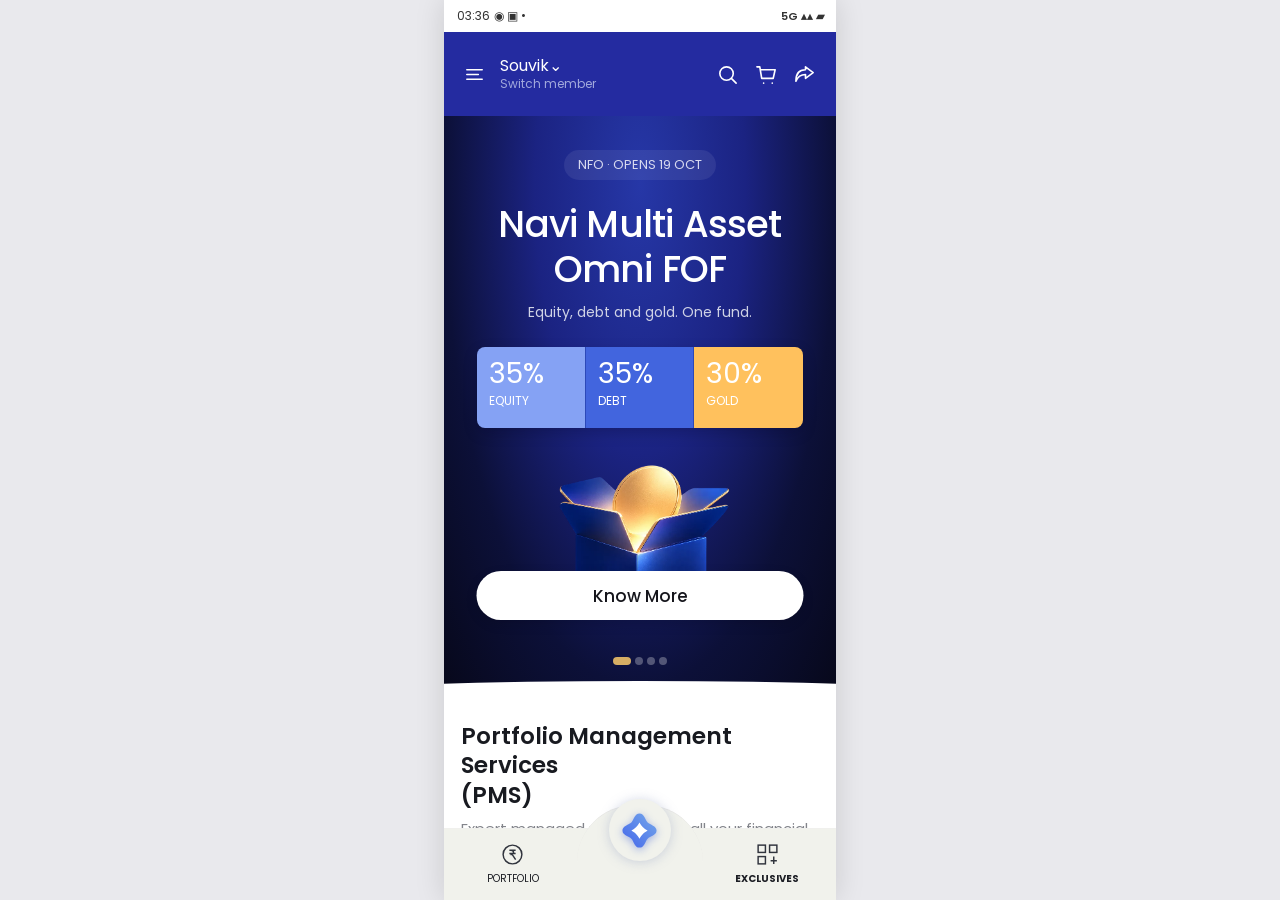
==== app.html @ 3f3e32d7 "Add Ionic UI prototype and captured app replica" ====
<!doctype html>
<html lang="en">
<head>
  <meta charset="utf-8">
  <meta name="viewport" content="width=device-width, initial-scale=1, viewport-fit=cover">
  <meta name="theme-color" content="#202b9b">
  <title>Ionic Wealth · full app replica</title>
  <link rel="stylesheet" href="styles.css">
  <link rel="stylesheet" href="mobile.css?v=4">
  <link rel="stylesheet" href="refinements.css?v=3">
  <link rel="stylesheet" href="replica-extension.css?v=1">
  <link rel="stylesheet" href="visual-fidelity.css?v=5">
  <link rel="stylesheet" href="app-bridge.css?v=1">
</head>
<body>
  <div id="app" class="app-shell"></div>
  <script src="app.js?v=10"></script>
  <script src="replica-extension.js?v=3"></script>
  <script src="app-bridge.js?v=1"></script>
</body>
</html>
---- styles.css ----
@import url('https://fonts.googleapis.com/css2?family=Inter:wght@400;500;600;700;800&family=Playfair+Display:ital,wght@1,600&display=swap');
.hero-dots{display:none!important}
.detail-block p,.detail-block .body{font-size:13px}
.data-row{font-size:13px}
:root{--blue:#232e9d;--blue2:#313cba;--ink:#181a20;--muted:#777b85;--line:#ececf0;--cream:#fbfaf7;--green:#159c75;--navy:#052851;--gold:#ffbf56}
*{box-sizing:border-box}html,body{margin:0;min-height:100%;background:#e9e9ed;color:var(--ink);font-family:Inter,Arial,sans-serif;font-size:13px}button{font:inherit;cursor:pointer}button:disabled{cursor:default} .app-shell{position:relative;width:min(100%,392px);height:100dvh;min-height:560px;margin:auto;background:#fff;overflow:hidden;box-shadow:0 0 28px #0002}.status{height:34px;display:flex;justify-content:space-between;align-items:flex-start;padding:7px 11px 0;background:#fff;color:#27272b;font-size:12px;position:relative;z-index:30}.record{background:#c91624;color:#fff;border-radius:10px;padding:0 6px;margin-left:4px;font-size:10px}.status-right{font-size:11px;color:#5d6065}.top{height:65px;display:flex;align-items:center;padding:0 17px;gap:14px;position:relative;z-index:25}.top.blue{background:var(--blue);color:white}.top.white{background:white;color:#17191d;border-bottom:1px solid #f2f2f4}.top .title{font-size:15px;line-height:1.35;flex:1;white-space:nowrap;overflow:hidden;text-overflow:ellipsis}.top .title.wrap{white-space:normal;font-size:16px}.icon{border:0;background:transparent;color:inherit;width:27px;height:30px;padding:2px;display:grid;place-items:center}.icon svg{width:23px;height:23px;stroke:currentColor;fill:none;stroke-width:1.7;stroke-linecap:round;stroke-linejoin:round}.icon.menu svg{width:19px}.scroll{position:absolute;top:99px;bottom:0;left:0;right:0;overflow-y:auto;overscroll-behavior:contain;scrollbar-width:none;background:#fff}.scroll::-webkit-scrollbar,.hscroll::-webkit-scrollbar{display:none}.scroll.home{bottom:65px}.scroll.detail{bottom:75px;background:#fbfaf7}.bottom-nav{position:absolute;bottom:0;left:0;right:0;height:65px;background:linear-gradient(#ffffffed,#fbfaf8);display:flex;align-items:center;justify-content:space-around;z-index:20;border-top:1px solid #ececec}.nav-item{border:0;background:none;color:#1c1e24;display:flex;align-items:center;flex-direction:column;gap:2px;min-width:82px;font-size:9px}.nav-item svg{width:22px;height:22px;stroke:#30343d;fill:none;stroke-width:1.4}.nav-item.active{font-weight:700}.nav-star{align-self:flex-start;margin-top:-24px;background:#fff;width:56px;height:56px;border:0;border-radius:50%;display:grid;place-items:center;box-shadow:0 2px 12px #a0a3b963}.star-core{width:29px;height:29px;background:#5e83e4;border-radius:9px;transform:rotate(45deg);display:grid;place-items:center;color:#fff;font-size:24px;box-shadow:0 2px 8px #5863cf66}.star-core span{transform:rotate(-45deg)}.pill{display:inline-flex;align-items:center;justify-content:center;border-radius:22px;padding:7px 13px;border:1px solid #e9e9eb;background:#fff;white-space:nowrap}.pill.selected{background:#000;color:#fff;border-color:#000}.pill.blue-selected{background:var(--blue);color:#fff;border-color:var(--blue)}.btn{border:0;background:#000;color:#fff;border-radius:26px;height:35px;padding:0 20px;font-weight:600;white-space:nowrap}.btn.ghost{background:#fff;color:#222;border:1px solid #ececf0}.btn.navy{background:var(--navy)}.btn.gold{background:var(--gold);color:#251a09}.btn.full{width:100%}.muted{color:var(--muted)}.small{font-size:11px}.tiny{font-size:9px}.green{color:var(--green)}.red{color:#b94c63}.blue-text{color:var(--blue)}.bold{font-weight:700}.section{padding:20px 17px}.section h2{font-size:19px;line-height:1.25;margin:0 0 8px;font-weight:600}.section h3{font-size:15px;margin:0 0 8px;font-weight:600}.section .sub{color:#83858b;font-size:11px;line-height:1.4}.section-head{display:flex;justify-content:space-between;align-items:flex-start;gap:8px;margin-bottom:14px}.text-link{color:#404b9e;background:none;border:0;padding:0;font-size:11px}.card{background:white;border-radius:11px;padding:14px;box-shadow:0 1px 9px #18245f0b}.flat-card{background:white;border:1px solid #f1f1f1;border-radius:9px;padding:13px}.hscroll{display:flex;gap:10px;overflow-x:auto;scroll-snap-type:x proximity;scrollbar-width:none;padding:3px 17px 12px;margin:0 -17px}.hscroll>*{flex:0 0 auto;scroll-snap-align:start}.home-tabs{display:flex;gap:0;background:var(--blue);padding:0 11px 10px}.home-tabs button{width:50%;border:1px solid #515ac5;background:transparent;color:#fff;border-radius:19px;height:27px;font-size:12px}.home-tabs button.active{background:#fff;color:#111;border-color:#fff}.portfolio-subtabs{display:flex;gap:14px;background:var(--blue);padding:0 11px 8px;color:white}.portfolio-subtabs button{border:0;background:none;color:#fff;font-size:12px;padding:3px 0}.portfolio-subtabs button.inactive{opacity:.45}.hero-wrap{height:570px;position:relative;overflow:hidden;background:#070b27}.hero-img{width:100%;height:570px;object-fit:cover;display:block}.hero-tap{position:absolute;bottom:45px;left:22px;right:22px;height:65px;background:transparent;border:0}.hero-dots{position:absolute;bottom:16px;left:0;right:0;display:flex;gap:4px;justify-content:center;pointer-events:none}.hero-dots i{display:block;width:8px;height:8px;background:#ffffff4a;border-radius:8px}.hero-dots i.active{background:var(--gold);width:18px}.home-section{background:#fff}.home-section.alt{background:#f9f9f7}.product-card{width:253px;min-height:285px;background:#fff;border:1px solid #eee;border-radius:10px;padding:13px;box-shadow:0 2px 10px #0000000a;position:relative}.product-card .brand{font-size:10px;color:#777}.product-card h3{font-size:15px;line-height:1.2;margin:5px 0 9px}.product-card p{color:#737780;font-size:11px;line-height:1.43;margin:0 0 11px}.product-card ul{padding-left:13px;color:#71747a;font-size:10px;line-height:1.4;margin:0}.product-card .metric-strip{display:flex;gap:5px;justify-content:space-between;border-top:1px solid #f3f3f3;margin-top:12px;padding-top:9px;font-size:10px}.metric-strip span{display:block;color:#96999e;font-size:9px}.product-card .bottom-line{display:flex;align-items:end;justify-content:space-between;margin-top:12px}.product-card .tag{background:#eff0ff;color:#4e4eb6;padding:3px 8px;border-radius:3px;font-size:9px}.product-card .new{position:absolute;right:9px;top:9px;background:#d887b5;color:#fff;padding:3px 11px;font-size:9px}.section-note{font-size:10px;color:#9b8c6f;margin:12px 0}.global-panel{background:#042750;color:#fff;padding:17px 0 10px}.global-panel .section-head{padding:0 14px;margin-bottom:16px}.global-panel h2{font-size:19px}.global-tabs{display:flex;gap:6px;overflow-x:auto;padding:0 14px 12px;scrollbar-width:none}.global-tabs button{background:#0d3159;border:1px solid #375275;color:white;border-radius:22px;padding:6px 12px;white-space:nowrap;font-size:10px}.global-tabs button.active{background:white;color:#111;border-color:white}.global-card{width:230px;height:210px;background:white;color:#202127;border-radius:10px;padding:13px;position:relative}.global-card h3{font-size:13px;margin:0 0 7px}.global-card p{font-size:10px;color:#8b8d90;line-height:1.4}.global-card .btn{position:absolute;bottom:12px;right:12px;border-radius:2px;background:#072d54;font-size:10px;height:28px}.global-card .return{background:#e1f7ed;padding:6px;color:#21a579}.global-disclaimer{font-size:8px;color:#9baabc;text-align:center;margin:8px 0 0}.simple-list{background:white;border-radius:9px;padding:8px 14px}.list-row{display:flex;align-items:center;gap:10px;border-bottom:1px solid #f0f0f1;padding:12px 0;min-height:52px}.list-row:last-child{border:0}.list-row .grow{flex:1;min-width:0}.list-row .name{font-size:11px;font-weight:600;line-height:1.35}.list-row .meta{font-size:9px;color:#aaa;line-height:1.3}.list-row .value{font-size:10px;text-align:right;white-space:nowrap}.logo-dot{width:28px;height:28px;border-radius:50%;border:1px solid #eee;display:grid;place-items:center;font-weight:700;color:#4b56b2;font-size:15px;flex:none;background:#fafbff}.tiny-badge{font-size:8px;background:#eef0ff;color:#515bbc;border-radius:3px;padding:2px 3px}.feature-icons{display:flex;justify-content:space-around;margin:15px 0}.feature-icon{border:0;background:#fff;border-radius:28px;width:57px;height:64px;display:flex;flex-direction:column;justify-content:center;align-items:center;font-size:21px;color:#27328d}.feature-icon span{font-size:11px;color:#777}.feature-icon.selected{border:1px solid #b4b9e1;background:#f5f6ff}.footer-quote{padding:39px 18px 55px;color:#5a5b64;font-size:20px;line-height:1.3}.footer-quote em{font-family:'Playfair Display',serif}.footer-quote .small{display:block;margin-top:10px}.portfolio-intro{height:480px;display:flex;flex-direction:column;justify-content:end;padding:28px 34px;text-align:center;background:#fff}.portfolio-intro .mock{height:155px;background:linear-gradient(145deg,#f3f4f9,#fff);border:1px solid #eee;border-radius:13px;margin-bottom:22px;box-shadow:0 5px 16px #20308c19;padding:15px;text-align:left}.portfolio-intro h2{font-size:17px;font-weight:500;line-height:1.4}.portfolio-intro .btn{margin-top:12px}.expert-card{background:#f8f8f6;border-radius:8px;margin:8px 13px;padding:15px;height:170px;position:relative;overflow:hidden}.expert-card h3{font-size:13px}.expert-card p{font-size:11px;color:#8a8a8a;width:83%}.expert-avatar{position:absolute;right:9px;bottom:0;width:72px;height:90px;border-radius:45px 45px 0 0;background:radial-gradient(circle at 50% 34%,#ccad93 0 15%,transparent 16%),linear-gradient(140deg,#deb874 0 40%,#283451 40%);opacity:.75}.detail-intro{background:#fff;padding:22px 17px 23px;min-height:133px}.detail-intro h1{font-size:20px;margin:0 0 5px;font-weight:600;line-height:1.35}.detail-intro .meta{font-size:11px;color:#84878b}.detail-intro .topline{display:flex;align-items:center;gap:11px}.detail-tabs{display:flex;gap:25px;overflow-x:auto;background:#f4f4f0;padding:0 14px;scrollbar-width:none;position:sticky;top:0;z-index:10;border-bottom:1px solid #ececea}.detail-tabs button{border:0;background:none;color:#a0a2a5;white-space:nowrap;height:45px;padding:0 1px;font-size:12px}.detail-tabs button.active{color:#222;border-bottom:1.5px solid #111}.detail-block{padding:19px 17px;background:#fbfaf7}.detail-block.white{background:#fff}.detail-block h2{font-size:19px;font-weight:600;margin:0 0 11px;line-height:1.3}.detail-block h3{font-size:15px;font-weight:600;margin:0 0 11px}.detail-block p{font-size:12px;color:#777b81;line-height:1.65;margin:0 0 13px}.detail-block .body{font-size:12px;color:#6f737c;line-height:1.65}.detail-block .entry{margin:0 0 24px}.detail-block .entry h3{margin-bottom:8px}.data-card{background:#fff;border-radius:7px;padding:5px 13px}.data-row{display:flex;align-items:center;justify-content:space-between;gap:10px;padding:13px 3px;border-bottom:1px solid #f0f0f0;font-size:12px}.data-row:last-child{border:0}.data-row .label{color:#777a7e}.data-row .val{text-align:right;font-weight:600;max-width:61%;line-height:1.35}.blue-band{background:var(--blue);padding:18px 17px;color:white}.blue-band h2,.blue-band h3{margin:0 0 8px}.blue-band p{color:#b9c0ff;font-size:11px;line-height:1.5}.feature-card{width:195px;min-height:213px;border:1px solid #eee;background:white;border-radius:8px;padding:15px}.feature-card .emoji{font-size:45px;display:block;margin-bottom:15px}.feature-card h3{font-family:'Playfair Display',serif;font-size:18px;line-height:1.15;margin:0 0 7px}.feature-card p{font-size:10px;line-height:1.45;color:#909196}.approach-item{background:#303bb6;color:white;border-radius:8px;padding:15px;margin:11px 0}.approach-item h3{font-size:13px;margin:0}.approach-item p{color:#c6ccff;font-size:10px;line-height:1.5;margin:9px 0 0}.approach-item button{float:right;background:none;border:1px solid #858cde;color:#c6ccff;border-radius:50%;width:20px;height:20px;padding:0}.chart-card{background:#fff;border-radius:8px;padding:13px}.bars{height:125px;display:flex;align-items:end;gap:13px;padding:5px 15px 20px;border-bottom:1px solid #e9e9ee}.bars i{width:29px;background:var(--blue);display:block}.bars i:nth-child(even){background:#7295ed}.metric-grid{display:grid;grid-template-columns:repeat(3,1fr);gap:4px;background:#fff;border-radius:8px;padding:13px}.metric-grid div{font-size:11px;color:#8a8b8f}.metric-grid b{display:block;color:var(--green);margin-top:10px}.faq{background:#050505;color:#fff;padding:20px 0}.faq h2{font-size:15px;font-weight:500;padding:0 16px}.faq-item{margin:0 15px;border-bottom:1px solid #3d3d3d}.faq-item button{width:100%;display:flex;justify-content:space-between;align-items:center;background:none;border:0;text-align:left;color:white;padding:15px 0;font-size:11px;line-height:1.4}.faq-item button span:last-child{color:#8d7cf3;font-size:17px}.faq-item p{font-size:10px;color:#a0a0a0;line-height:1.45;margin:0 0 17px}.detail-cta{position:absolute;bottom:0;left:0;right:0;height:75px;background:#fff;z-index:24;padding:9px 15px 19px;border-top:1px solid #eee;display:flex;align-items:center;gap:10px}.detail-cta .btn{height:48px;border-radius:28px;font-size:13px;font-weight:500;flex:1}.detail-cta .cart{background:none;border:0;white-space:nowrap;padding:5px 0}.nav-home-space{height:40px}.navy-cta{background:#052952;color:white;width:100%;height:42px;border:0}.mf-summary{border:1px solid #c6a4dc;border-radius:13px;background:#fff;padding:15px;box-shadow:0 3px 13px #bbb1cd57;margin:11px 0 25px}.mf-summary button{border:0;background:transparent;width:100%;display:flex;justify-content:space-between;text-align:left;align-items:center;color:#252761;font-size:16px;font-weight:600}.mf-summary .ai{font-size:10px;border:1px solid #ddd;border-radius:20px;color:#32328e;padding:3px 7px;margin-left:8px}.mf-summary .expanded{font-size:10px;line-height:1.45;color:#666;margin-top:15px}.mf-summary .expanded h4{font-size:12px;color:#222;margin:9px 0}.line-chart{height:130px;position:relative;overflow:hidden;background:linear-gradient(#fff,#fff)}.line-chart svg{width:100%;height:130px}.time-pills{display:flex;justify-content:flex-end;gap:14px;padding:9px}.time-pills button{border:0;background:none;font-size:10px}.time-pills button.active{background:#e8ebff;color:#292f9c}.donut{width:117px;height:117px;margin:5px auto 20px;border-radius:50%;background:conic-gradient(var(--blue) 0 94.2%,#718cee 94.2% 100%);display:grid;place-items:center}.donut:before{content:'₹3878 Cr';display:grid;place-items:center;border-radius:50%;background:white;width:75px;height:75px;font-size:12px}.overlay{position:absolute;inset:0;background:#0009;z-index:40;display:flex;align-items:flex-end}.sheet{background:white;width:100%;border-radius:22px 22px 0 0;padding:20px 14px 25px;max-height:84%;overflow:auto}.sheet-handle{width:36px;height:3px;border-radius:4px;background:#aaa;margin:-9px auto 20px}.sheet h2{font-size:17px;font-weight:500;margin:0 0 6px}.sheet p{color:#8c8d91;font-size:11px;line-height:1.55}.sheet .step{display:flex;gap:13px;margin:15px 0}.sheet .step-icon{width:25px;height:25px;display:grid;place-items:center;background:#f0f1ff;border-radius:5px;color:#2833a8;flex:none}.sheet .step b{font-size:11px}.sheet .step p{margin:3px 0}.sheet-actions{display:flex;gap:8px;margin-top:22px}.sheet-actions .btn{flex:1}.sheet .caption{text-align:center;font-size:9px}.search-box{border:1px solid #e3e3e3;padding:13px;border-radius:9px;width:100%;font:inherit;margin:20px 0}.hidden{display:none!important}

.hero-dots{display:none!important}.detail-block p,.detail-block .body{font-size:13px}.data-row{font-size:13px}

.detail-cta.nfo{height:100px;display:flex;flex-direction:column;justify-content:center;gap:4px;padding:7px 20px 17px}.detail-cta.nfo .btn{flex:none;width:100%;height:42px;background:#fff;color:#222;border:1px solid #ececec}.detail-cta.nfo .small{font-size:11px}
---- mobile.css ----
@import url('https://fonts.googleapis.com/css2?family=Lato:wght@400;700&family=Poppins:wght@400;500;600;700&display=swap');

:root {
  --blue: #2329a1;
  --blue2: #303bb6;
  --cream: #f9faf5;
}

html, body { font-family: Poppins, Arial, sans-serif; }
.app-shell { background: #fff; }
.scroll { top: 65px; }
.scroll.detail { background: var(--cream); }
.top { gap: 12px; }
.top .title { font-size: 15px; font-weight: 400; }
.hero-wrap, .hero-img { height: 570px; }
.hero-wrap { background: #090b27; }
.hero-slide { position: relative; width: 100%; height: 570px; overflow: hidden; isolation: isolate; color: #fff; text-align: center; background: radial-gradient(ellipse at 50% 12%,#2637a7 0%,#1b2382 38%,#0c1038 71%,#07081b 100%); animation: heroFade .35s ease; }
.hero-slide:after { content: ''; position: absolute; z-index: 8; left: -25%; right: -25%; bottom: -17px; height: 22px; background: #fff; border-radius: 50% 50% 0 0; }
.hero-slide h1,.hero-slide p { position: relative; z-index: 4; margin: 0; }
.hero-slide h1 { font-weight: 500; }
.hero-art { position: absolute; object-fit: contain; pointer-events: none; user-select: none; }
.hero-cta { position: absolute; z-index: 6; left: 50%; transform: translateX(-50%); height: 49px; border: 0; border-radius: 40px; background: #fff; color: #15151b; font-size: 17px; font-weight: 500; box-shadow: 0 4px 12px #0002; white-space: nowrap; }
.hero-cta-light { width: calc(100% - 65px); }
.hero-cta span { padding-left: 8px; }
.hero-progress { position: absolute; z-index: 9; bottom: 21px; left: 0; right: 0; display: flex; justify-content: center; gap: 4px; }
.hero-progress button { width: 8px; height: 8px; padding: 0; border: 0; border-radius: 8px; background: #ffffff4a; }
.hero-progress button.active { width: 18px; background: #d6ae64; }
.hero-kicker { position: absolute; top: 34px; left: 50%; transform: translateX(-50%); background: #ffffff13; border-radius: 20px; padding: 5px 14px; font-size: 13px; white-space: nowrap; color: #d7d9ef; }
.hero-nfo h1 { top: 86px; font-size: 37px; line-height: 1.22; letter-spacing: -.8px; }
.hero-nfo .hero-subtitle { top: 96px; color: #d0d3e6; font-size: 14px; }
.hero-allocations { position: absolute; z-index: 5; top: 231px; left: 33px; right: 33px; height: 81px; display: grid; grid-template-columns: repeat(3,1fr); overflow: hidden; border-radius: 8px; text-align: left; box-shadow: 0 5px 14px #04051a38; }
.hero-allocations div { padding: 9px 12px; background: #85a2f4; border-right: 1px solid #2c49b8; }.hero-allocations div:nth-child(2) { background: #4265de; }.hero-allocations div:nth-child(3) { background: #ffc15d; border: 0; }
.hero-allocations b { display: block; font-size: 28px; font-weight: 400; line-height: 1.25; }.hero-allocations span { font-size: 12px; }
.hero-gift { width: 270px; height: 270px; top: 314px; left: 50%; transform: translateX(-50%); z-index: 2; }
.hero-nfo .hero-cta { top: 455px; }
.hero-global h1 { top: 44px; font-family: 'Playfair Display', Georgia, serif; font-size: 35px; line-height: 1.23; font-weight: 600; font-style: italic; }
.hero-global h1 em { font-weight: inherit; }.hero-global .hero-cta { top: 157px; width: 164px; height: 54px; }
.hero-global:before { content: ''; position: absolute; top: 322px; left: -50%; width: 200%; height: 250px; border-top: 2px solid #47a8d9a8; border-radius: 50%; box-shadow: 0 -13px 37px #1783c86b; transform: rotate(-9deg); }
.hero-phone { width: 315px; height: 355px; top: 231px; left: 50%; transform: translateX(-50%); z-index: 2; }
.hero-global-points { position: absolute; z-index: 5; inset: 0; pointer-events: none; font-size: 16px; }
.hero-global-points span { position: absolute; text-align: left; padding: 8px 12px; border: 1px solid #ffffff30; background: #10173a88; border-radius: 13px; backdrop-filter: blur(3px); line-height: 1.2; }
.hero-global-points small { font-size: 12px; }.hero-global-points span:nth-child(1) { left: 14px; top: 330px; }.hero-global-points span:nth-child(2) { right: 20px; top: 282px; }.hero-global-points span:nth-child(3) { right: 18px; top: 438px; }
.hero-edge-intro { top: 120px; color: #e7c682; font-size: 14px; }
.hero-edge h1 { top: 131px; font-family: 'Playfair Display',Georgia,serif; font-size: 26px; line-height: 1.45; font-weight: 500; }
.hero-edge h1 em { display: inline-block; padding: 0 21px; border-radius: 40px; background: #3544b875; font-weight: 500; }.hero-edge h1 span { display: inline-grid; place-items: center; width: 43px; height: 43px; border-radius: 50%; background: #f8b94e; color: #58428d; line-height: 1; }
.hero-tiles { width: 250px; height: 210px; top: 266px; left: 50%; transform: translateX(-50%); z-index: 2; }.hero-edge .hero-cta { top: 397px; width: 246px; font-size: 15px; }
.hero-sif-kicker { position: absolute; top: 93px; left: 0; right: 0; color: #dfc991; font-size: 12px; letter-spacing: .3px; }.hero-sif-kicker:before,.hero-sif-kicker:after { content: ''; display: inline-block; width: 29px; border-top: 1px solid #bdab7a6b; margin: 0 11px 4px; }
.hero-shield { width: 225px; height: 225px; left: 50%; top: 116px; transform: translateX(-50%); z-index: 2; }
.hero-sif h1 { top: 285px; font-family: 'Playfair Display',Georgia,serif; font-size: 32px; line-height: 1.35; font-weight: 600; font-style: italic; }.hero-sif h1 em { font-weight: inherit; }.hero-sif .hero-cta { top: 397px; width: 204px; }
@keyframes heroFade { from { opacity:.35; } to { opacity:1; } }
.hero-gift { width: 226px; height: 162px; top: 335px; }
.hero-global:before { display: none; }
.hero-horizon { z-index: 1; width: 100%; height: 300px; left: 0; top: 272px; object-fit: cover; }
.hero-phone { width: 290px; height: 338px; top: 250px; }
.hero-global-points span { background: #172040a8; padding: 9px 13px; }
.hero-global-points span img { position: absolute; width: 28px; height: 28px; object-fit: contain; top: -18px; }
.hero-global-points span:nth-child(1) img { left: -12px; }.hero-global-points span:nth-child(2) img,.hero-global-points span:nth-child(3) img { right: -10px; }
.hero-edge-banner { z-index: 2; width: 334px; height: 363px; left: 50%; top: 98px; transform: translateX(-50%); }
.hero-edge .hero-cta { z-index: 4; }
.hero-shield { z-index: 2; width: 392px; height: 181px; left: 50%; top: 115px; }
.bottom-nav { height: 65px; border-top-color: #f0f0ed; }
.nav-star { width: 56px; height: 56px; margin-top: -27px; box-shadow: 0 1px 12px #8e9bc068; }
.nav-star svg { width: 35px; height: 35px; filter: drop-shadow(0 2px 4px #3356d36b); }
.nav-item { font-size: 9px; }

.home-tabs { height: 55px; padding: 8px 16px 10px; }
.home-tabs button { height: 41px; border-radius: 24px; font-size: 14px; }
.home-tabs button.active { background: #fff; color: #10112e; }
.home-tabs button:first-child.active { background: #ffbd59; border-color: #ffbd59; }
.portfolio-subtabs { height: 46px; align-items: center; padding: 0 16px 6px; gap: 18px; }
.portfolio-subtabs button { font-size: 16px; font-weight: 400; }
.portfolio-intro { height: 438px; padding: 0 52px 26px; justify-content: flex-start; }
.portfolio-intro.imported { height: 465px; }
.portfolio-illustration { height: 183px; width: calc(100% + 74px); margin: 0 -37px 22px; overflow: hidden; display: flex; justify-content: center; align-items: flex-start; }
.portfolio-illustration img { display: block; width: 100%; height: 183px; object-fit: cover; animation: previewFade .35s ease; }
.portfolio-preview { position: relative; width: 100%; height: 183px; color: #24262a; animation: previewFade .3s ease; }
.preview-funds { width: 292px; padding-top: 4px; }
.preview-fund-grid { display: grid; grid-template-columns: repeat(2,1fr); gap: 5px; height: 118px; }
.preview-fund-card { background: #fff; box-shadow: 0 1px 7px #1c244016; border: 1px solid #f2f1ee; border-radius: 11px; padding: 12px 13px; display: flex; flex-direction: column; font-size: 10px; }
.preview-symbol { line-height: 13px; font-size: 14px; }
.preview-label { height: 41px; line-height: 14px; }
.preview-label.red,.preview-symbol.red { color: #b03c57; }
.preview-label.amber,.preview-symbol.amber { color: #be864a; }
.preview-label.green,.preview-symbol.green { color: #34a783; }
.preview-fund-card small { font-size: 8px; color: #2b2d31; }
.preview-fund-card b { font-size: 11px; font-weight: 500; }
.preview-fund-wide { position: relative; margin-top: 6px; height: 58px; }
.preview-fund-wide .preview-label { height: auto; }
.preview-fund-total { position: absolute; right: 13px; bottom: 9px; display: flex; flex-direction: column; align-items: flex-end; }
.preview-analytics { display: flex; justify-content: center; padding-top: 10px; perspective: 500px; }
.preview-side,.preview-chart-card { background: #fff; border-radius: 5px; box-shadow: 0 1px 15px #1b234019; border: 1px solid #f4f1eb; }
.preview-side { position: absolute; width: 112px; height: 158px; top: 17px; padding: 12px 6px; display: flex; flex-direction: column; gap: 2px; }
.preview-side-left { left: 24px; transform: rotateY(-12deg); }
.preview-side-right { right: 24px; transform: rotateY(12deg); }
.preview-side small { color: #777; font-size: 7px; }
.preview-side b { font-size: 8px; margin-bottom: 5px; font-weight: 500; }
.preview-side-right>div { height: 21px; padding-top: 7px; border-bottom: 1px solid #f3f3f3; }
.preview-side-right i { display: inline-block; height: 3px; border-radius: 3px; }
.preview-side-right div small { float: right; }
.preview-chart-card { width: 170px; height: 166px; z-index: 1; padding: 9px; }
.preview-chart-title { font-size: 7px; white-space: nowrap; }
.preview-chart-title small { color: #777; }
.preview-chart-metrics { display: flex; justify-content: space-between; padding: 7px 1px 0; font-size: 6px; color: #777; }
.preview-chart-metrics b { color: #333; font-size: 8px; font-weight: 500; }
.preview-chart-card svg { width: 100%; height: 91px; border-bottom: 1px solid #eee; }
.preview-chart-years { color: #aaa; font-size: 5px; white-space: nowrap; }
.preview-allocation { display: grid; place-items: center; }
.preview-allocation-card { width: 284px; height: 170px; background: #fff; border: 1px solid #eeedef; border-radius: 9px; box-shadow: 0 3px 15px #1b234015; padding: 13px; }
.preview-allocation-head { display: flex; justify-content: space-between; font-size: 10px; }
.preview-allocation-head small { color: #999; font-size: 8px; }
.preview-allocation-bar { display: flex; gap: 3px; margin: 15px 0 13px; height: 9px; }
.preview-allocation-bar i { border-radius: 7px; background: #7184de; flex: 6; }
.preview-allocation-bar i:nth-child(2) { background: #d4a7bb; flex: 3; }.preview-allocation-bar i:nth-child(3) { background: #c2ae70; flex: 1; }
.preview-commodity { display: grid; grid-template-columns: 1fr auto; gap: 3px; align-items: center; border-top: 1px solid #eee; padding-top: 10px; font-size: 10px; }
.preview-commodity b { font-weight: 500; }.preview-commodity small { color: #aaa; font-size: 8px; }.preview-commodity em { font-style: normal; color: #b45b69; font-size: 8px; }
.portfolio-intro h2 { font-size: 17px; font-weight: 400; line-height: 1.5; margin: 0; min-height: 54px; white-space: nowrap; }
.portfolio-dots { height: 43px; display: flex; justify-content: center; align-items: center; gap: 6px; }
.portfolio-dots button { border: 0; padding: 0; width: 6px; height: 6px; border-radius: 50%; background: #dddde2; }
.portfolio-dots button.active { background: #090909; width: 8px; height: 8px; }
.portfolio-intro .btn { height: 46px; font-size: 17px; font-weight: 500; margin-top: 10px; }
.portfolio-intro .btn.ghost { border-color: #ededeb; }
.mock-allocation { width: 94%; align-self: flex-end; margin-bottom: 17px; padding: 16px 22px; box-shadow: 0 1px 12px #171d4010; text-align: left; color: #686a70; border-bottom: 1px solid #ddd; }
.mock-allocation b { margin-left: 50px; font-weight: 400; }
.mock-allocation span { color: #ac89b6; }
.mock-allocation small { color: #d1a6af; font-size: 9px; }
.expert-card { margin: 0 19px 22px; height: 210px; padding: 17px 17px 0; background: #f7f7f3; }
.expert-card h3 { font-size: 17px; font-weight: 500; margin: 0 0 4px; }
.expert-card p { font-size: 14px; line-height: 1.55; margin: 0; width: 100%; }
.expert-caption { position: absolute; left: 20px; bottom: 18px; width: 55%; font-size: 12px; color: #a8a9aa; z-index: 1; }
.expert-caption b { font-weight: 400; color: #2a2c33; }
.expert-card img { position: absolute; right: 0; bottom: 0; width: 133px; height: 120px; object-fit: cover; object-position: center; }
@keyframes previewFade { from {opacity:.3} to {opacity:1} }

.import-screen { position: absolute; inset: 0; background: radial-gradient(circle at 50% 0%,#171829 0,#100f19 55%,#15121d 100%); color: #fff; }
.import-head { height: 65px; display: flex; align-items: center; padding: 0 17px; font-size: 15px; }
.import-head .icon { margin-right: 7px; }
.import-copy { position: absolute; top: 21%; left: 20px; right: 20px; }
.import-copy h1 { font-size: 24px; line-height: 1.35; font-weight: 500; margin: 0 0 30px; }
.import-copy h1 span { color: #8f8d96; }
.import-benefits { border-left: 4px solid #333eb5; padding-left: 16px; }
.import-benefits p { font-size: 15px; line-height: 1.45; color: #c8c8cf; margin: 0 0 15px; }
.import-benefits b { color: white; font-weight: 500; }
.import-action { border: 0; background: #2834ad; color: white; border-radius: 28px; padding: 13px 24px; font-size: 13px; margin-top: 10px; }
.import-screen ~ .bottom-nav { background: #09090d; border-color: #09090d; }
.import-screen ~ .bottom-nav .nav-item { color: #aaa; }
.import-screen ~ .bottom-nav .nav-item svg { stroke: #aaa; }
.import-screen ~ .bottom-nav .nav-star { background: #111218; }

.section h2 { font-size: 20px; line-height: 1.45; font-weight: 500; }
.section .sub { font-size: 12px; line-height: 1.55; }
.section .small { font-size: 11px; }
.section-note { font-size: 11px; line-height: 1.45; }
.section-head { margin-bottom: 22px; }

/* The recorded PMS carousel uses nearly full-width cards. */
.pms-section { padding-top: 36px; padding-bottom: 23px; }
.pms-section .section-head { margin-bottom: 22px; }
.pms-section .section-note,
.sif-section .section-note {
  background: #fcfaf2;
  border-radius: 7px;
  padding: 10px 9px;
  margin: 19px 0 15px;
  min-height: 36px;
}
.pms-section .hscroll { padding: 3px 18px 12px; gap: 10px; }
.product-card {
  display: flex;
  flex-direction: column;
  width: 340px;
  min-height: 320px;
  padding: 13px;
  border-radius: 9px;
  box-shadow: 0 1px 10px #3443650e;
}
.product-heading { display: flex; align-items: center; gap: 10px; min-height: 47px; padding-right: 70px; }
.brand-icon { width: 35px; height: 35px; display: grid; place-items: center; flex: none; border: 1px solid #f1efea; border-radius: 50%; color: #2636a1; font-size: 21px; }
.brand-icon img { display: block; width: 100%; height: 100%; object-fit: cover; border-radius: 50%; }
.asset-logo { width: 100%; height: 100%; object-fit: contain; display: block; }
.nfo-card-title { display: flex; align-items: center; gap: 13px; }
.nfo-card-title .asset-logo { width: 38px; height: 38px; }
.nfo-card-title h3 { margin: 0; }
.logo-dot:has(.asset-logo) { overflow: hidden; border: 0; background: transparent; }
.mutual-section .logo-dot { width: 38px; height: 38px; }
.product-card .brand { font-size: 10px; line-height: 1.2; letter-spacing: .02em; }
.product-card h3 { font-size: 16px; line-height: 1.28; font-weight: 500; margin: 3px 0 0; }
.product-badge { position: absolute; top: 13px; right: 13px; background: #27359f; color: white; padding: 4px 7px 4px 13px; clip-path: polygon(0 0,100% 0,100% 100%,0 100%,9px 50%); font-size: 9px; white-space: nowrap; }
.product-badge.new { background: #d57eaf; }
.product-bullets { margin: 15px 0 10px; padding-left: 19px; min-height: 88px; color: #686b6f; font-size: 12px; line-height: 1.5; }
.product-bullets li { margin: 0 0 7px; }
.product-card .metric-strip { margin: auto -13px 0; padding: 13px 15px; min-height: 69px; align-items: center; background: linear-gradient(90deg,#fbfbf9 0%,#f5f9f5 63%,#edfdf5 100%); border-top: 1px solid #f2f2ee; font-size: 11px; line-height: 1.45; }
.product-card .metric-strip span { font-size: 10px; line-height: 1.5; }
.product-card .bottom-line { margin-top: 0; padding-top: 11px; min-height: 66px; align-items: center; font-size: 11px; }
.product-card .bottom-line small { font-size: 11px; line-height: 1.5; }
.product-card .bottom-line b { font-size: 13px; }
.product-card .btn { font-size: 12px; height: 40px; }
.product-card.aif-card { width: 300px; min-height: 300px; }

.nfo-section { padding-top: 31px; padding-bottom: 28px; }
.nfo-section .product-card { min-height: 250px; }
.nfo-section .product-card ul { font-size: 11px; line-height: 1.6; margin-top: 15px; }

.global-panel { padding: 23px 0 17px; background: #052752; }
.global-panel .section-head { margin-bottom: 22px; }
.global-panel h2 { font-size: 19px; font-weight: 500; }
.global-tabs { gap: 9px; padding-bottom: 15px; }
.global-tabs button { height: 35px; padding: 7px 13px; font-size: 11px; }
.global-card { width: 310px; height: 260px; padding: 19px 16px; }
.global-card h3 { font-size: 16px; font-weight: 500; margin-bottom: 9px; }
.global-card p { font-size: 11px; line-height: 1.45; }
.global-card .return { display: inline-block; padding: 7px 12px; margin-left: 12px; }
.global-card .btn { height: 40px; font-size: 12px; right: 17px; bottom: 14px; }
.global-disclaimer { font-size: 9px; margin-top: 13px; }

.stocks-section { padding-top: 58px; padding-bottom: 22px; background: linear-gradient(135deg,#fff 8%,#fffdf5 38%,#e5e1ff 100%); }
.stocks-section .sub { margin-top: 0; margin-bottom: 18px; }
.stocks-section .product-card { min-height: 257px; }
.stocks-section .product-card h3 { margin-top: 5px; }
.stocks-section .product-card p { font-size: 12px; line-height: 1.5; max-width: 220px; }
.stocks-section .metric-strip { margin-top: auto; }
.stocks-section .regulatory { font-size: 10px; line-height: 1.42; color: #7a7990; margin: 12px 0 0; }

.sif-section { padding-top: 40px; padding-bottom: 23px; }
.sif-section .sub { margin: 10px 0 0; }
.sif-section .product-card { min-height: 295px; }
.sif-section .product-card ul { font-size: 12px; line-height: 1.55; margin: 18px 0; }
.sif-section .product-card li { margin-bottom: 14px; }
.sif-section .product-card .bottom-line { margin-top: auto; }

.mutual-section { padding-top: 42px; padding-bottom: 35px; }
.mutual-section .section-head { align-items: center; margin-bottom: 15px; }
.mutual-section .segmented { display: flex; width: 100%; gap: 0; }
.mutual-section .segmented button { width: 50%; height: 46px; padding: 4px; font-size: 13px; border-radius: 10px; }
.mutual-section .sub { margin: 18px 0 20px !important; }
.mutual-section .simple-list { background: none; padding: 0; }
.mutual-section .list-row { background: white; border: 1px solid #efefed; border-radius: 10px; min-height: 93px; margin-bottom: 10px; padding: 12px; }
.mutual-section .list-row .name { font-size: 13px; font-weight: 400; }
.mutual-section .list-row .meta { font-size: 10px; }
.mutual-section .list-row .value { font-size: 14px; font-weight: 600; }
.mutual-section .btn.full { height: 42px; font-size: 11px; }

.explore-section { padding-top: 24px; }
.explore-section .feature-icons { justify-content: flex-start; gap: 16px; margin: 14px 0 19px; }
.explore-section .feature-icon { width: 85px; height: 122px; border-radius: 48px; font-size: 0; }
.explore-section .feature-icon img { width: 46px; height: 48px; object-fit: contain; }
.explore-section .feature-icon span { font-size: 15px; }
.explore-section .sub { max-width: 340px; font-size: 14px; line-height: 1.65; }
.explore-section .section-note { white-space: nowrap; margin: 25px 0 15px; color: #a58e63; }
.aif-offering { width: 320px !important; min-height: 333px !important; padding: 15px !important; }
.aif-offering .aif-title { font-size: 16px; line-height: 1.4; min-height: 39px; }
.aif-offering .aif-badge { display: inline-block; font-size: 10px; color: white; background: #d78cb3; padding: 3px 8px; margin-left: 4px; }
.aif-offering ul { color: #6e7077; font-size: 13px; line-height: 1.53; min-height: 112px; padding-left: 17px; }
.aif-offering li { margin-bottom: 8px; }
.aif-offering .metric-strip { margin-top: auto; }
.aif-offering .bottom-line { min-height: 74px; }
.aif-offering .btn { font-size: 13px; }

.detail-intro { min-height: 112px; padding: 20px 17px; }
.screen-all-weather .detail-intro,.screen-blackrock .detail-intro { min-height: 135px; }
.detail-intro h1 { font-size: 19px; font-weight: 500; }
.detail-tabs button { height: 48px; font-size: 12px; }
.detail-block { padding: 20px 17px; }
.detail-block h2 { display: flex; align-items: center; gap: 8px; font-size: 20px; line-height: 1.35; font-weight: 500; margin-bottom: 13px; }
.detail-symbol { width: 19px; height: 19px; flex: none; display: inline-grid; place-items: center; }
.detail-symbol svg { display: block; width: 19px; height: 19px; }
.detail-block h3 { font-size: 16px; font-weight: 500; }
.detail-block p,.detail-block .body { font-family: Lato, Arial, sans-serif; font-size: 14.5px; line-height: 1.6; margin-bottom: 18px; }
.screen-core #strategy p { font-size: 16.5px; line-height: 1.45; }
.screen-mutual .mf-summary p { font-size: 11px; line-height: 1.5; }
.data-row { font-family: Lato, Arial, sans-serif; font-size: 14px; padding: 15px 3px; }
.data-row .val { font-weight: 500; }
.detail-cta .btn { font-size: 13px; }
.detail-cta.global-cta { height: 95px; display: flex; flex-direction: column; justify-content: center; gap: 6px; padding: 6px 15px 18px; }
.detail-cta.global-cta .vested-credit { display: block; width: 100%; text-align: center; font-size: 11px; color: #96999e; }
.detail-cta.global-cta .btn { flex: none; width: 100%; border-radius: 2px; height: 52px; }
.screen-core .detail-tabs + .detail-block { padding-top: 35px; padding-bottom: 0; }
.screen-core #who-should-invest h2 { margin-bottom: 7px; }
.screen-core #returns .bars { height: 270px; justify-content: space-around; gap: 0; padding: 8px 16px 20px; }
.screen-core #returns .bars i { width: 35px; }
.screen-core #returns .bars i:nth-child(4) { transform: translateY(17px); }
.bar-labels { display: flex; justify-content: space-around; text-align: center; padding: 6px 8px 12px; color: #aaa; font-size: 11px; }
.bar-labels span { width: 33%; }
.bar-legend { display: flex; justify-content: center; gap: 29px; align-items: center; padding: 9px 0 15px; font-size: 13px; }
.bar-legend span { display: flex; gap: 8px; align-items: center; }
.bar-legend i { width: 17px; height: 17px; border-radius: 50%; background: #262fa6; }
.bar-legend span:nth-child(2) i { background: #80a3f2; }
.screen-mutual .data-row { padding: 19px 3px; }
.manager-row { position: relative; padding: 17px 2px; border-bottom: 1px solid #eee; min-height: 72px; font-family: Lato, Arial, sans-serif; font-size: 15px; }
.manager-row:last-child { border-bottom: 0; }
.manager-row b { display: inline-block; font-weight: 700; }
.manager-row button { float: right; border: 0; background: none; color: #3540a3; font-size: 13px; padding: 0; }
.manager-row span { display: block; margin-top: 8px; color: #8b8d93; }
.manager-extra { border-bottom: 1px solid #eee; padding: 0 2px 12px; font-size: 14px; }
.manager-extra b { display: block; font-weight: 500; }
.manager-extra p { margin: 6px 0 12px; }
.fee-tabs { display: flex; gap: 28px; min-height: 53px; align-items: flex-start; }
.fee-tabs button { border: 0; border-bottom: 1.5px solid transparent; background: none; color: #aaa; padding: 11px 0 14px; font-size: 15px; }
.fee-tabs button.active { color: #222; border-color: #222; }
.nfo-intro .data-card { margin-top: 18px; }
.nfo-intro .data-row { padding: 15px 3px; }
.fund-disclaimer { padding: 29px 17px 23px; background: #fff; color: #858585; font-family: Lato, Arial, sans-serif; font-size: 13px; line-height: 1.65; }
.fund-disclaimer u { line-height: 1.8; }
.fund-disclaimer p { margin: 20px 0 0; }

@media (max-width: 440px) {
  html,body { background: #fff; }
  .app-shell { width: 100%; max-width: none; min-height: 0; box-shadow: none; }
}
---- refinements.css ----
/* Corrections measured against the user's 738 × 1600 screenshots. */
:root { --blue: #242ba0; --cream: #f8f9f4; }
.scroll.home.portfolio-home,.portfolio-intro { background: #f8f9f4; }
.top { height: 69px; }
.top.member-header { height: 84px; }
.top .member-title { display: flex; flex-direction: column; justify-content: center; gap: 2px; line-height: 1.15; }
.top .member-title span { font-size: 16px; }
.top .member-title small { font-size: 12px; color: #a1a8dc; }
.scroll { top: 69px; }
.scroll.home.exclusives-home { top: 84px; }
.home-tabs { height: 46px; padding: 0 16px 5px; }
.home-tabs button { height: 41px; border-radius: 25px; font-size: 15px; }
.home-tabs button.active,.home-tabs button:first-child.active { background: #feb951; color: #232783; border-color: #feb951; font-weight: 600; }
.portfolio-subtabs { height: 51px; padding: 0 16px; }
.portfolio-intro { height: 471px; padding: 0 52px 26px; }
.portfolio-intro.imported { height: 465px; }
.portfolio-illustration { height: 223px; margin-bottom: 32px; }
.portfolio-preview { height: 223px; }
.portfolio-intro.imported .portfolio-illustration,.portfolio-intro.imported .portfolio-preview { height: 183px; }
.portfolio-intro.imported .portfolio-illustration { margin-bottom: 22px; }
.portfolio-intro.imported .preview-funds { padding-top: 4px; }
.portfolio-intro.imported .preview-fund-grid { height: 118px; }.portfolio-intro.imported .preview-fund-wide { height: 58px; margin-top: 6px; }
.preview-funds { padding-top: 25px; }
.preview-fund-grid { height: 128px; }
.preview-fund-card { border: 1px solid #e8e8e6; border-radius: 12px; padding: 13px 14px; }
.preview-fund-wide { height: 61px; margin-top: 7px; }
.portfolio-intro h2 { font-size: 17px; line-height: 1.45; }
.expert-card { margin: 0 19px 22px; height: 210px; padding: 21px 17px 0; border-radius: 10px; background: #f1f2ec; }
.expert-card h3 { font-size: 17px; font-weight: 600; }
.expert-card p { font-size: 14px; line-height: 1.55; }
.expert-caption { bottom: 12px; }
.expert-photo { position: absolute; right: 0; bottom: 0; width: 133px; height: 115px; background-repeat: no-repeat; }
.expert-photo.dharmendra { background-image: url('assets/expert-reference.jpeg'); background-size: 392px 850px; background-position: -239px -619px; }
.expert-card img { width: 133px; height: 115px; }
.bottom-nav { height: 72px; background: #f1f2ec; }
.scroll.home { bottom: 72px; }
.bottom-nav:before { content: ''; position: absolute; z-index: 0; top: -24px; left: 50%; transform: translateX(-50%); width: 126px; height: 56px; border-radius: 70px 70px 0 0; background: #f1f2ec; border-top: 1px solid #e8e8e5; }
.bottom-nav .nav-item,.bottom-nav .nav-star { position: relative; z-index: 1; }
.nav-star { width: 62px; height: 62px; margin-top: -30px; background: #f1f2ec; }
.nav-star svg { width: 39px; height: 39px; }
.nav-item { font-size: 10px; gap: 4px; }.nav-item svg { width: 25px; height: 25px; }
.home-section h2 { font-size: 23px; line-height: 1.28; font-weight: 600; }
.home-section .sub { font-size: 15px; line-height: 1.45; }
.sif-section { padding: 25px 16px 31px; background: #f9faf5; }
.sif-section .sub { margin: 10px 0 0; }
.sif-section>u { display: inline-block; margin-top: 1px; font-size: 15px; color: #81838b; }
.sif-carousel { padding: 15px 16px 16px; margin: 0 -16px; gap: 11px; }
.sif-offering { flex: 0 0 328px; height: 343px; border: 1px solid #efefea; border-radius: 12px; background: #fbfbf9; overflow: hidden; }
.sif-note { height: 34px; padding: 8px 11px; white-space: nowrap; font-size: 12px; color: #777982; background: #faf8ed; }
.sif-card { height: 307px; border-radius: 12px; border-top: 1px solid #f0eee9; background: white; padding: 16px 14px 12px; display: flex; flex-direction: column; }
.sif-heading { display: flex; gap: 11px; align-items: flex-start; min-height: 49px; }
.sif-heading img { width: 43px; height: 43px; object-fit: contain; border: 1px solid #eee; border-radius: 50%; }
.sif-heading h3 { font-size: 18px; line-height: 1.25; font-weight: 500; margin: 0 0 4px; overflow: hidden; white-space: nowrap; text-overflow: ellipsis; max-width: 308px; }
.sif-heading:has(img) h3 { max-width: 254px; }
.sif-heading span { font-size: 12px; color: #92939a; }
.sif-card ul { color: #797b83; font-size: 15px; line-height: 1.5; padding-left: 22px; margin: 18px 0 10px; }
.sif-card li { margin-bottom: 12px; }
.sif-bottom { border-top: 1px dashed #e6e6e4; padding-top: 11px; margin-top: auto; display: flex; align-items: center; justify-content: space-between; gap: 8px; }
.sif-bottom small { font-size: 12px; color: #7d7d85; line-height: 1.45; }.sif-bottom b { font-size: 15px; color: #24242b; font-weight: 500; }
.sif-bottom .btn { height: 41px; padding: 0 16px; font-size: 15px; }
.sif-view-all { display: block; width: 100%; text-align: center; margin: 1px 0 0; padding: 12px 0; border-top: 1px solid #eee; border-bottom: 1px solid #eee; color: #3661df; font-size: 15px; }
.fund-list-scroll,.cart-screen { background: #fafbf7; }
.app-shell:has(.fund-list-scroll) .top,.cart-head { height: 75px; }
.fund-list-scroll,.cart-screen { top: 75px; }
.fund-list-scroll { bottom: 66px !important; }
.fund-list-tabs { height: 55px; display: flex; gap: 20px; align-items: stretch; overflow-x: auto; white-space: nowrap; padding: 0 20px; background: #f1f1ec; scrollbar-width: none; }
.fund-list-tabs button { flex: none; padding: 0 4px; border: 0; border-bottom: 2px solid transparent; background: none; font-size: 17px; color: #262633; }
.fund-list-tabs button.active { border-bottom-color: #17171e; }
.fund-list-count { display: flex; justify-content: space-between; padding: 18px 17px 15px; font-size: 16px; }
.fund-list-cards { padding: 0 16px 22px; }
.fund-list-card { height: 166px; margin-bottom: 12px; padding: 14px 15px 12px; border: 1px solid #e8e8e7; border-radius: 12px; background: white; }
.fund-list-row { height: 86px; display: flex; gap: 10px; align-items: flex-start; }
.fund-logo { flex: none; display: grid; place-items: center; width: 44px; height: 44px; border: 1px solid #e8e8e8; border-radius: 50%; overflow: hidden; color: #12546c; }
.fund-logo img { width: 100%; height: 100%; object-fit: contain; }
.nippon-logo i { width: 18px; height: 18px; background: #e62431; transform: rotate(45deg); position: relative; }.nippon-logo i:after { content: ''; position: absolute; inset: 6px; background: white; }
.mirae-logo { color: #09516b; font-size: 8px; font-weight: 800; line-height: 1.1; font-style: italic; text-align: center; }
.fund-list-name { flex: 1; min-width: 0; padding-top: 3px; }.fund-list-name b { display: -webkit-box; -webkit-box-orient: vertical; -webkit-line-clamp: 2; overflow: hidden; font-size: 15px; line-height: 1.4; font-weight: 500; }.fund-list-name small { display: block; color: #a0a0a4; font-size: 12px; margin-top: 3px; white-space: nowrap; }
.fund-list-return { text-align: right; width: 72px; flex: none; padding-top: 3px; }.fund-list-return b { display: block; color: #1cb778; font-size: 16px; font-weight: 600; white-space: nowrap; }.fund-list-return small { display: block; color: #85858d; font-size: 12px; white-space: nowrap; }
.fund-list-actions { display: flex; justify-content: flex-end; align-items: center; gap: 17px; height: 49px; margin-left: 54px; border-top: 1px dashed #e9e9e8; }.fund-list-actions button { border: 0; background: none; color: #303039; white-space: nowrap; font-size: 15px; }.fund-list-actions button:last-child { min-width: 95px; height: 38px; border: 1px solid #e3e3e3; border-radius: 22px; font-weight: 600; }
.fund-list-actions svg { width: 19px; height: 19px; vertical-align: -4px; fill: none; stroke: currentColor; stroke-width: 1.6; }
.fund-searchbar { position: absolute; z-index: 10; left: 19px; right: 19px; bottom: 10px; display: flex; gap: 8px; height: 50px; background: #fafbf7; }.fund-searchbar input { min-width: 0; flex: 1; border: 1px solid #e4e4e4; background: white; border-radius: 30px; padding: 0 18px; outline: 0; font: inherit; font-size: 15px; }.fund-searchbar input::placeholder { color: #d0d0d4; }.fund-searchbar button { flex: none; width: 44px; height: 44px; margin-top: 3px; border: 0; border-radius: 50%; background: #000; color: white; font-size: 24px; }
.fund-searchbar button svg { display: block; width: 22px; height: 22px; margin: auto; }
.cart-head .title { font-size: 23px; }
.cart-screen { text-align: center; padding: 74px 28px 35px; }
.cart-empty-art svg { width: 245px; height: 205px; }
.cart-screen h1 { font-size: 26px; line-height: 1.28; font-weight: 600; margin: 18px -14px 10px; }
.cart-screen p { color: #8f9098; font-size: 19px; line-height: 1.45; margin: 15px 0 38px; }
.cart-screen>.btn { width: 250px; height: 49px; border-radius: 29px; font-size: 16px; }
.app-shell:has(.fund-list-scroll) .top.white .title { font-size: 23px; }
.cart-with-items { padding: 26px 16px; text-align: left; }.cart-with-items h1 { font-size: 20px; margin: 0 0 20px; }.cart-with-items .btn { display: block; width: 100%; margin-top: 25px; }.cart-fund { display: flex; align-items: center; gap: 12px; padding: 15px; margin-bottom: 10px; background: white; border: 1px solid #e8e8e8; border-radius: 10px; }.cart-fund span { color: #27329f; }.cart-fund b { flex: 1; font-size: 14px; font-weight: 500; }.cart-fund button { border: 0; background: none; font-size: 22px; }
.menu-overlay { position: absolute; inset: 0; z-index: 50; background: #000b; color: white; }
.menu-drawer { width: 83.5%; height: 100%; overflow-y: auto; background: #121116; position: relative; padding: 0 16px 24px; }
.menu-blue { height: 85px; background: #7899f3; margin: 0 -16px; }
.menu-avatar { position: relative; width: 63px; height: 63px; margin-top: -25px; display: grid; place-items: center; border: 2px solid white; border-radius: 50%; background: #f6f6f9; color: #252b91; font-size: 23px; }
.menu-user { display: flex; flex-direction: column; gap: 3px; padding: 15px 0 22px; border-bottom: 1px solid #25232a; font-size: 14px; }.menu-user b { font-size: 17px; font-weight: 500; }.menu-user span { color: #c4c3c9; }
.menu-line { display: flex; align-items: center; justify-content: space-between; height: 60px; border-bottom: 1px solid #26252b; font-size: 14px; }.menu-line button:not(.lock-switch) { border: 0; background: none; color: #929cf0; font-size: 12px; }
.lock-switch { width: 42px; height: 24px; border: 0; border-radius: 20px; background: #686873; padding: 2px; }.lock-switch i { display: block; width: 20px; height: 20px; border-radius: 50%; background: white; }.lock-switch.on { background: #566cef; }.lock-switch.on i { margin-left: 18px; }
.menu-manager { display: flex; flex-direction: column; gap: 3px; padding: 64px 0 17px; border-bottom: 1px solid #26252b; font-size: 14px; }.menu-manager small { color: #86858e; font-size: 12px; }
.menu-signout { display: block; width: 100%; text-align: left; height: 58px; padding: 0; border: 0; border-bottom: 1px solid #26252b; background: none; color: white; font-size: 14px; }
.menu-legal { color: #a9a8ae; padding-top: 18px; font-size: 11px; line-height: 1.45; }.menu-legal p { margin: 19px 0; }.menu-legal button { border: 0; background: none; color: #bbb; padding: 0; font-size: 12px; }
.global-panel { padding: 10px 0 18px; background: linear-gradient(130deg,#123769 0%,#0e2e5e 62%,#101b37 100%); }.global-panel .section-head { padding: 0 20px; margin-bottom: 22px; }.global-panel h2 { font-size: 23px; font-weight: 500; white-space: nowrap; }.global-panel .text-link { font-size: 14px; white-space: nowrap; }
.global-tabs { gap: 12px; padding: 0 20px 20px; }.global-tabs button { height: 42px; border-radius: 24px; font-size: 15px; padding: 0 17px; background: transparent; }.global-tabs button.active { background: transparent; color: white; border-color: #ffffff50; }.global-tabs .tiny-badge { background: #345bdc; color: white; border-radius: 10px; padding: 2px 5px; font-size: 10px; }
.ucits-card { flex: 0 0 352px; background: #fff; border-radius: 15px; padding: 16px; color: #24242d; }.ucits-row { height: 73px; display: flex; align-items: center; gap: 11px; border-bottom: 1px solid #ededee; }.ucits-logo { flex: none; display: grid; place-items: center; width: 41px; height: 41px; border: 1px solid #e6e6e6; border-radius: 50%; color: #7d7e89; font-size: 19px; }.ucits-name { min-width: 0; flex: 1; }.ucits-name b { display: block; overflow: hidden; white-space: nowrap; text-overflow: ellipsis; font-size: 14px; font-weight: 500; }.ucits-name small { display: block; overflow: hidden; white-space: nowrap; text-overflow: ellipsis; color: #898a93; font-size: 11px; }.ucits-price { white-space: nowrap; text-align: right; font-size: 13px; }.ucits-price small { display: block; color: #22b676; font-size: 11px; }.ucits-card>button { display: block; margin-top: 12px; width: 100%; height: 46px; border: 0; border-bottom: 1px solid #eee; background: #fff; color: #3461df; font-size: 14px; }
.global-disclaimer { color: #a5b2c6; font-size: 12px; margin: 14px 0 0; }
.stocks-section { background: linear-gradient(128deg,#fffefa 0%,#f9f7f4 35%,#d2d6ff 100%); }.stocks-section .product-card { position: relative; overflow: hidden; background: white !important; border: 1px solid #eee; border-radius: 12px; }.stocks-section .product-card:before { content: ''; position: absolute; top: -45px; right: -20px; width: 120px; height: 120px; border-radius: 50%; background: conic-gradient(#ffe0a8 0 28%,#ffeed9 28% 54%,#fbe8c5 54% 78%,#fff8e9 78%); }.stocks-section .product-card>* { position: relative; z-index: 1; }.stocks-section .product-card h3 { font-size: 19px; font-weight: 600; }.stocks-section .product-card p { font-size: 15px; line-height: 1.45; max-width: 267px; }.stocks-section .metric-strip { font-size: 14px; background: white; }.stocks-section .metric-strip span { font-size: 13px; }.stocks-section .product-card .btn { font-size: 15px; height: 42px; }.stocks-section .product-card .bottom-line small { font-size: 13px; }.stocks-section .product-card .bottom-line b { font-size: 16px; }.stocks-section .regulatory { font-size: 12px; line-height: 1.45; }
.qr-shade { position: absolute; z-index: 50; inset: 0; background: #000b; }.qr-panel { position: absolute; left: 0; right: 0; bottom: 0; height: 43%; background: #222130; color: white; text-align: center; padding-top: 54px; }.qr-markers { width: 185px; height: 158px; margin: 0 auto 23px; position: relative; }.qr-markers i { position: absolute; width: 40px; height: 40px; border: 6px solid #d8adab; }.qr-markers i:after { content: ''; position: absolute; inset: 7px; background: #66545c; }.qr-markers i:first-child { left: 0; top: 0; }.qr-markers i:nth-child(2) { right: 0; top: 0; }.qr-markers i:nth-child(3) { left: 0; bottom: 0; }.qr-panel p { font-size: 20px; font-weight: 500; line-height: 1.45; }
.story-screen { position: absolute; inset: 0; background: #14121b; color: white; overflow: hidden; }
.story-top { height: 59px; display: flex; align-items: center; gap: 3px; padding: 0 10px; font-size: 13px; }.story-top .icon { width: 19px; }.story-top .icon svg { width: 17px; }.story-top small { margin-left: auto; border: 1px solid #333349; border-radius: 16px; padding: 4px 8px; color: #899bff; font-size: 10px; }
.loading-center { position: absolute; z-index: 1; top: 34%; left: 0; right: 0; text-align: center; }.loading-star { width: 80px; height: 80px; display: grid; place-items: center; margin: 0 auto 13px; filter: drop-shadow(0 0 15px #6587ff); animation: starPulse 2.1s ease-in-out infinite alternate; }.loading-star svg { width: 61px; height: 61px; }.loading-center p { font-size: 15px; }.loading-glow { position: absolute; width: 130%; height: 33%; bottom: -8%; left: -15%; opacity: .8; filter: blur(15px); background: radial-gradient(ellipse at 30% 90%,#6488ff 0,transparent 34%),radial-gradient(ellipse at 78% 80%,#314ee9 0,transparent 35%); transform: rotate(-14deg); }
@keyframes starPulse { from { transform: scale(.9); opacity:.7; } to { transform: scale(1.12); opacity:1; } }
.story-body { position: absolute; left: 0; right: 0; top: 59px; bottom: 65px; overflow-y: auto; padding: 26px 20px 35px; }.story-body h1 { font-size: 22px; line-height: 1.35; font-weight: 500; margin: 0 0 16px; }.story-eyebrow { font-size: 10px; color: #9f9da9; letter-spacing: .08em; margin-bottom: 10px; }.story-benefits { border-left: 3px solid #3545b5; padding-left: 12px; }.story-benefits p { font-size: 14px; line-height: 1.5; margin: 0 0 12px; color: #c7c5ce; }.story-benefits b { color: white; font-weight: 500; }.story-meta { display: flex; justify-content: space-between; border-top: 1px solid #292733; padding: 15px 0; margin-top: 25px; color: #a5a3ad; font-size: 10px; }.story-button { border: 0; border-radius: 22px; background: #333dcc; color: white; padding: 10px 16px; font-size: 12px; }
.story-screen .bottom-nav { background: #08080b; border-color: #08080b; }.story-screen .bottom-nav:before { background: #08080b; border-color: #1b1a25; }.story-screen .nav-item { color: #bebdc6; }.story-screen .nav-item svg { stroke: #c4c2cd; }.story-screen .nav-star { background: #171625; }
.story-reading { padding-top: 34px; }.story-reading h1 { margin-top: 15px; }.story-lede { border-left: 3px solid #3744be; padding-left: 12px; font-size: 14px; line-height: 1.5; color: #d9d8e0; }.story-insight { background: #22212b; border: 1px solid #32303d; border-radius: 11px; margin-top: 26px; padding: 17px; color: #dbd9e2; font-size: 14px; line-height: 1.6; }.story-insight p { margin: 0 0 10px; }.story-insight ol { padding-left: 22px; }.story-insight li { margin: 12px 0; }.story-next { margin-top: 35px; padding: 22px 0; border-top: 1px solid #302e39; display: flex; flex-direction: column; align-items: flex-start; gap: 10px; }.story-next small { color: #9b99a4; font-size: 10px; }.story-next b { font-size: 16px; font-weight: 500; }.health-score { width: 117px; height: 117px; border: 11px solid #e18e70; border-radius: 50%; display: grid; place-items: center; margin: 18px auto; color: #e7a07d; font-size: 25px; }.story-donut { width: 110px; height: 110px; border-radius: 50%; background: conic-gradient(#3654e3 0 54%,#e2aa55 54% 78%,#6f6bd4 78%); margin: 14px auto; position: relative; }.story-donut:after { content:''; position:absolute; inset:30px; background:#22212b; border-radius:50%; }
---- replica-extension.css ----
.rep-screen{background:#f8f8f5!important;color:#242433;bottom:0}
.rep-screen:has(+.rep-sticky){bottom:74px}
.rep-pad,.rep-detail{padding:16px}
.rep-heading{margin:23px 0 13px}
.rep-heading h2{font-size:20px;font-weight:600;margin:0 0 5px;line-height:1.24}
.rep-heading p,.rep-detail p{font-size:12px;color:#82838b;line-height:1.55;margin:0}
.rep-btn{border:1px solid #e3e3e5;border-radius:25px;background:#fff;color:#272735;min-height:39px;padding:8px 16px;font-weight:600}
.rep-btn.dark{background:#000;color:#fff;border-color:#000}
.rep-sticky{position:absolute;bottom:0;left:0;right:0;height:74px;background:#fff;padding:9px 15px 17px;z-index:25;border-top:1px solid #eee}
.rep-sticky .rep-btn{width:100%;height:48px}
.rep-white-card{background:#fff;border:1px solid #eaeaec;border-radius:10px;padding:16px;margin:10px 0}
.rep-white-card h3{font-size:16px;margin:0 0 8px}
.rep-white-card p{font-size:12px;line-height:1.55;color:#898990}
.rep-white-card .rep-btn{margin-top:10px}
.rep-portfolio-summary{background:#262e98;color:#fff;padding:22px 16px 14px}
.rep-portfolio-summary>small{font-size:12px}
.rep-portfolio-summary>div:nth-child(2){display:flex;align-items:baseline;gap:8px;margin:7px 0 22px}
.rep-portfolio-summary>div:nth-child(2) strong{font-size:32px;white-space:nowrap}
.rep-portfolio-summary>div:nth-child(2) b{font-size:14px;color:#f76575;white-space:nowrap}
.rep-summary-metrics{display:grid;grid-template-columns:.8fr .8fr 1.3fr;gap:7px}
.rep-summary-metrics span{font-size:12px;color:#aeb3dc;white-space:nowrap}
.rep-summary-metrics b{display:block;font-size:15px;color:#fff;margin-top:6px}
.rep-summary-metrics b.red{color:#f47077}
.rep-portfolio-summary footer{display:flex;justify-content:space-between;gap:6px;margin-top:25px;font-size:11px}
.rep-portfolio-summary footer button{background:none;color:#fff;border:0;padding:0;font-size:11px}
.rep-import-body{padding:22px 16px 25px;background:#f8f9f5}
.rep-analysis-progress{padding:22px 18px;background:#f2f3f0;border-radius:12px}
.rep-analysis-progress h2{font-size:25px;line-height:1.15;margin:0 0 24px;font-weight:500}
.rep-analysis-progress em{display:block;font-family:Georgia,serif;font-size:32px}
.rep-analysis-progress>div{display:flex;gap:12px;align-items:center;min-height:51px;color:#777}
.rep-analysis-progress>div:last-child{margin-top:15px}
.rep-analysis-progress>div b{color:#20202a;font-size:15px}
.rep-analysis-progress>div span{display:grid;place-items:center;width:29px;height:29px;border-radius:50%;flex:none}
.rep-done{background:#16b767;color:#fff}.rep-current{border:1px solid #f3ae6d;color:#f3ae6d}.rep-pending{background:#fff;color:#aaa}
.rep-analysis-progress p{padding-left:41px;color:#86878e;line-height:1.5}
.rep-analysis-progress>.rep-btn{margin-left:41px}
.rep-analysis-grid{display:grid;grid-template-columns:1fr 1fr;gap:8px}
.rep-warn{min-height:132px;background:#fff;border-radius:8px;padding:15px;display:flex;flex-direction:column;color:#d25168}
.rep-warn.orange{color:#ea884e}.rep-warn.green{color:#19b36d}.rep-warn.gray{color:#555}
.rep-warn b{font-size:12px;line-height:1.35}.rep-warn small{font-size:10px;line-height:1.35;margin-top:4px}.rep-warn strong{margin-top:auto;color:#24242d;font-size:13px;line-height:1.4}
.rep-assessment-head,.rep-assessment>div:not(.rep-assessment-head){display:grid;grid-template-columns:1fr 72px 52px;align-items:center;min-height:48px;border-bottom:1px solid #eee}
.rep-assessment-head{color:#aaa;font-size:11px}
.rep-assessment>div b{font-size:14px}.rep-assessment>div button{border:0;background:#eaf0ff;border-radius:50%;width:30px;height:30px}
.rep-assessment>.rep-btn{width:100%;margin-top:17px}
.rep-tabs{display:flex;gap:6px;overflow:auto;scrollbar-width:none;margin:10px 0}
.rep-tabs button{border:0;background:#fff;border-radius:20px;padding:9px 15px;white-space:nowrap;color:#7d7d86}
.rep-tabs button.active{background:#eaf0ff;color:#293398;font-weight:600}
.rep-holding{display:flex;justify-content:space-between;flex-wrap:wrap;gap:7px;padding:10px 0;border-bottom:1px solid #eee}
.rep-holding>div{flex:1;min-width:0}.rep-holding b{display:block;font-size:12px}.rep-holding small{display:block;font-size:10px;color:#92939b;margin-top:3px}.rep-holding>strong{text-align:right;font-size:12px}.rep-holding>strong small{font-size:10px}
.rep-holding footer{width:100%;font-size:9px;color:#aaa;margin-top:8px}.rep-holding footer b{display:inline;color:#242433;margin:0 5px}.rep-holding footer span{color:#242433}
.rep-recommended{background:#f1f2ec;padding:14px;margin:18px -16px}
.rep-recommend{display:flex;justify-content:space-between;width:100%;text-align:left;background:#fff;border:0;border-bottom:1px solid #eee;padding:14px 0;gap:8px}
.rep-recommend b{font-size:12px;max-width:70%}.rep-recommend strong{color:#18ad6d;white-space:nowrap}.rep-recommend strong small{display:block;text-align:right;font-size:10px;color:#aaa}
.rep-transaction{position:relative;display:flex;flex-direction:column;gap:5px;padding:12px 65px 12px 0;border-bottom:1px solid #eee;min-height:75px}
.rep-transaction:last-of-type{border-bottom:0}.rep-transaction small{color:#8b8c94;font-size:10px}.rep-transaction b{font-size:13px;line-height:1.4}.rep-transaction strong{position:absolute;right:0;top:14px;text-align:right;color:#1baa68;font-size:10px;line-height:1.5}
.rep-trend{display:flex;flex-wrap:wrap;width:100%;padding:14px;background:#fff;border:1px solid #eee;border-radius:8px;text-align:left;color:#aaa;font-size:10px;margin:7px 0}
.rep-trend b{width:90%;font-size:12px;color:#242433}.rep-trend span{margin-left:auto;color:#394aa9}
.rep-product-intro{padding:18px;background:#fff;border-radius:9px;margin-bottom:18px}
.rep-product-intro>small{color:#898b97;letter-spacing:.05em;font-size:10px}.rep-product-intro h1{font-size:24px;line-height:1.2;margin:8px 0 13px;font-weight:600}.rep-product-intro p{margin-top:10px}
.rep-metrics{display:grid;grid-template-columns:repeat(3,1fr);gap:6px;margin:17px 0}.rep-metrics>div{padding:10px 6px;background:#f5f5f8;border-radius:7px}.rep-metrics small{display:block;color:#9899a1;font-size:9px}.rep-metrics strong{display:block;margin-top:5px;font-size:12px;line-height:1.2}
.rep-accredited{background:#fff8eb;padding:10px;border-radius:6px;font-size:11px}.rep-accredited button{border:0;background:none;color:#394fba;text-decoration:underline}
.rep-line{display:flex;justify-content:space-between;gap:12px;padding:12px 0;border-bottom:1px solid #eee;font-size:12px}.rep-line:last-child{border:0}.rep-line span{color:#797b84}.rep-line b{text-align:right}
.rep-return-head,.rep-return-row{display:grid;grid-template-columns:1.2fr 1fr 1fr;gap:4px;padding:11px 0;border-bottom:1px solid #eee;font-size:11px}.rep-return-head{color:#999;font-size:9px}.rep-return-row b{color:#1aaa6a}
.rep-weight{display:grid;grid-template-columns:1fr 80px 33px;gap:6px;align-items:center;padding:8px 0;font-size:11px}.rep-weight i{height:8px;background:#4564ba;border-radius:5px}.rep-weight b{text-align:right}
.rep-footnote{font-size:10px!important;color:#93949e!important;line-height:1.5!important;margin:15px 0!important}
.rep-tag{display:inline-block;background:#e0f8e8;color:#258756!important;padding:5px 8px;border-radius:3px;font-size:10px!important}
.rep-smallcase .rep-tabs{background:#fff}.rep-smallcase .rep-pad{padding:0}
.rep-us-row{display:grid;grid-template-columns:32px 1fr auto;align-items:center;gap:10px;width:100%;border:0;border-bottom:1px solid #eee;background:#fff;text-align:left;padding:13px 7px}
.rep-us-row b,.rep-us-row strong{font-size:12px}.rep-us-row small{display:block;color:#9698a0;margin-top:3px;font-size:10px}.rep-us-row strong{text-align:right}.rep-us-row strong small.green{color:#17ae6e}.rep-us-row strong small.red{color:#d15a6b}
.rep-us-symbol{width:30px;height:30px;background:#edf0f8;border-radius:50%;display:grid;place-items:center;color:#344ca1;font-weight:700}
.rep-big-number{font-size:25px}.rep-bars{display:flex;align-items:end;justify-content:space-around;height:150px}.rep-bars i{width:24px;background:#3247ad;border-radius:3px 3px 0 0}
.rep-risk-intro{padding:20px}.rep-risk-intro h1{font-size:26px;margin:16px 0 8px}.rep-risk-intro p{font-size:13px;line-height:1.5;color:#777}.rep-risk-intro .rep-btn{width:100%;margin-top:18px}
.rep-risk-art{height:240px;background:#f5f4ee;display:flex;align-items:center;justify-content:center;gap:5px;border-radius:15px;margin-bottom:25px}.rep-risk-art span{width:88px;min-height:100px;padding:15px 5px;background:#fff;box-shadow:0 5px 20px #0001;transform:rotate(-7deg);text-align:center}.rep-risk-art span:nth-child(2){transform:rotate(8deg)}
.rep-risk-steps{display:flex;justify-content:space-between;margin:10px 0 43px;color:#303b9d}.rep-risk-steps span{color:#aaa}.rep-answer{width:100%;height:52px;padding:12px;background:#fff;border:1px solid #f2f2f2;border-radius:8px;margin:5px 0;text-align:left}
.rep-plan{border:1px solid #ddd;padding:14px;margin:12px 0;border-radius:5px}.sheet .rep-btn{width:100%;margin-top:12px}
.rep-list-count{font-size:12px;color:#5b5d6a;margin:2px 0 10px}.rep-pms-card{padding:10px 12px;margin:9px 0}.rep-pms-entry{font-size:10px;color:#888;margin-bottom:13px}.rep-pms-entry button{border:0;background:none;text-decoration:underline;color:#646575;padding:0}.rep-pms-name small{font-size:9px;letter-spacing:.03em;color:#777}.rep-pms-name h3{font-size:15px;margin:2px 0 10px}.rep-pms-card ul{padding-left:15px;color:#666;min-height:59px;margin:0 0 15px}.rep-pms-card li{font-size:11px;line-height:1.5}.rep-pms-metrics{display:grid;grid-template-columns:1.1fr .75fr .8fr;border-top:1px solid #eee;padding:10px 0;gap:6px}.rep-pms-metrics small{display:block;font-size:9px;color:#92939d}.rep-pms-metrics b{display:block;font-size:11px;font-weight:500;margin-top:3px}.rep-pms-metrics .green{color:#1bab6f}.rep-pms-footer{border-top:1px solid #eee;padding-top:10px;display:flex;justify-content:space-between;align-items:center}.rep-pms-footer span{font-size:9px;color:#999}.rep-pms-footer span b{font-size:12px;color:#262631}.rep-pms-footer .rep-btn{font-size:11px;min-height:33px}
.rep-report-sheet h2{font-size:16px;margin:6px 0 15px}.rep-report-option{padding:15px 3px;border-bottom:1px solid #eee;display:flex;justify-content:space-between;font-size:12px}.rep-report-option span{color:#cb5d79;font-size:11px}.rep-otp{min-height:100%;background:#fff;position:relative}.rep-otp h2{font-size:17px;line-height:1.45;font-weight:550;margin:15px 0}.rep-otp p{font-size:11px;color:#8a8b95}.rep-otp p span{color:#3155b5}.rep-otp-boxes{display:flex;gap:6px}.rep-otp-boxes span{display:block;width:14%;height:38px;border:1px solid #ddd;border-radius:6px}.rep-otp>small{position:absolute;bottom:70px;left:16px;font-size:10px;color:#aaa}.rep-otp>.rep-btn{position:absolute;bottom:20px;left:5%;width:90%;background:#e2e1e9;color:#bcbac9;border:0}
.rep-insights>small{color:#a0a1aa;font-size:10px}.rep-insight-row{border:0;border-bottom:1px solid #eee;background:white;display:flex;justify-content:space-between;align-items:center;width:100%;padding:10px 0;text-align:left;gap:8px}.rep-insight-row:last-of-type{border-bottom:0}.rep-insight-row span{min-width:0}.rep-insight-row b{display:block;font-size:11px;font-weight:500;overflow:hidden;text-overflow:ellipsis;white-space:nowrap}.rep-insight-row small{display:block;font-size:10px;color:#7b7d86;margin-top:3px}.rep-insight-row strong{text-align:right;font-size:11px;min-width:54px}.rep-insight-row i{display:block;height:8px;width:48px;margin:5px 0 0 auto;background:linear-gradient(90deg,#3261bb var(--bar),#eaf0fa var(--bar));border-radius:2px}.rep-insights .rep-btn{width:100%;margin-top:13px}.rep-overlap{display:flex;justify-content:space-between;gap:6px;padding:10px 0;border-bottom:1px solid #eee;font-size:10px}.rep-overlap span{white-space:nowrap;text-overflow:ellipsis;overflow:hidden}.rep-overlap small{display:block;color:#999;margin-top:4px}.rep-overlap b{color:#3260be}.rep-valuation-head,.rep-valuation-stats{display:flex;justify-content:space-between;font-size:11px}.rep-valuation-head span{background:#eef0ff;color:#3a53b4;padding:4px;border-radius:3px}.rep-valuation-stats{color:#909199;margin:15px 0}.rep-valuation-stats b{display:block;color:#292933;font-size:14px}.rep-valuation-chart{width:100%;height:125px}.rep-chart-years{display:flex;justify-content:space-between;color:#b5b5bc;font-size:9px}.rep-insight-sheet{max-height:76vh;overflow:auto}.rep-insight-sheet h2{font-size:17px;margin:7px 0 10px}.rep-breadcrumb{font-size:11px;color:#888}.rep-us-row:focus-visible,.rep-insight-row:focus-visible{outline:2px solid #3159b5}
---- visual-fidelity.css ----
/* Native viewport proportions from the 17 Oct Phone Link comparison. */
.app-shell { padding-top: 32px; }
.app-shell::before,.app-shell::after { position:absolute;top:0;height:32px;display:flex;align-items:center;z-index:40;background:#fff;color:#333;pointer-events:none; }
.app-shell::before { content:attr(data-clock) '  ◉  ▣  •';left:0;padding-left:13px;font-size:12px;letter-spacing:.01em; }
.app-shell::after { content:'5G  ▴▴  ▰';right:0;padding-right:12px;font-size:11px;font-weight:600; }
.scroll { top:101px; }
.scroll.home.exclusives-home { top:116px; }
.fund-list-scroll,.cart-screen { top:107px; }
.mutual-section { background:#fafaf7;padding-top:18px; }
.mutual-section .section-head { margin-bottom:0; }
.mutual-section .section-head .text-link { font-size:14px;color:#3d59b8; }
.mutual-section .sub { font-size:15px;line-height:1.55;margin:12px 0 14px!important; }
.mutual-section .rep-trend { display:grid;grid-template-columns:42px minmax(0,1fr) 18px;align-items:center;gap:7px;width:100%;min-height:98px;padding:15px 13px;margin:9px 0;background:#fff;border:1px solid #ececeb;border-radius:12px;text-align:left;color:#252530; }
.rep-trend .rep-trend-icon { display:grid;place-items:center;color:#1bb86e;margin:0; }
.rep-trend-icon svg { width:25px;height:25px; }
.rep-trend .rep-trend-copy { display:block;min-width:0;margin:0;color:#252530; }
.rep-trend-copy small { display:block;color:#898a91;font-size:13px;font-weight:400;margin-bottom:3px; }
.rep-trend-copy b { display:block;font-size:17px;line-height:1.38;font-weight:400; }
.rep-trend .rep-trend-arrow { justify-self:end;margin:0;color:#3662c8;font-size:27px;font-weight:300; }
.sif-view-all { min-height:77px;display:grid;place-items:center; }
.pms-section .product-card { min-height:333px; }
.pms-section .product-card h3 { font-size:19px;line-height:1.25;font-weight:600; }
.pms-section .product-card .brand { font-size:12px; }
.pms-section .product-bullets { font-size:15px;line-height:1.46;margin:15px 0 8px;min-height:88px; }
.pms-section .product-bullets li { margin-bottom:8px; }
.pms-section .product-card .metric-strip { min-height:70px;font-size:14px; }
.pms-section .product-card .metric-strip span { font-size:12px; }
.pms-section .product-card .bottom-line small { font-size:13px; }
.pms-section .product-card .bottom-line b { font-size:16px; }
.pms-section .product-card .btn { height:42px;font-size:15px; }
.pms-section>.text-link { display:block;width:100%;padding:15px 0;margin:8px 0 0;border-top:1px solid #e9e9e8;border-bottom:1px solid #e9e9e8;text-align:center;color:#3661df;font-size:15px; }
.explore-section .sub { font-size:15px;line-height:1.55; }
.global-panel .section-head { display:flex;align-items:center;gap:6px;padding:0 18px;margin-bottom:18px; }
.global-panel h2 { flex:1;min-width:0;margin:0;font-size:19px;letter-spacing:-.5px;line-height:1.25;white-space:nowrap; }
.global-panel .text-link { flex:none;font-size:13px; }
.global-panel .hscroll { gap:14px;padding-left:18px;padding-right:18px; }
.global-panel .global-tabs { padding-left:18px;padding-right:18px; }
.global-panel .global-tabs button.active { background:#fff;color:#17254a;border-color:#fff; }
.rep-global-card { width:310px;height:262px;padding:17px 17px 14px;display:flex;flex-direction:column;border-radius:15px; }
.rep-global-card h3 { font-size:18px;line-height:1.2;margin:0 0 7px;white-space:nowrap;overflow:hidden;text-overflow:ellipsis; }
.rep-global-card .rep-global-desc { height:49px;margin:0;color:#777b83;font-size:13px;line-height:1.4;overflow:hidden; }
.rep-global-stats { display:flex;align-items:center;gap:18px;flex:1; }
.rep-global-stats>div { min-width:0; }
.rep-global-stats small,.rep-global-foot small { display:block;color:#9699a0;font-size:12px;margin-bottom:5px; }
.rep-global-stats b,.rep-global-foot b { display:block;color:#232630;font-size:15px;font-weight:500;white-space:nowrap; }
.rep-global-stats .rep-risk-bars { color:#f07f4b;font-size:14px;letter-spacing:-3px; }
.rep-global-stats .rep-global-return { padding:7px 11px;background:#dcf5e9;border-radius:7px; }
.rep-global-stats .rep-global-return b { color:#0bb078;font-weight:700; }
.rep-global-foot { display:flex;align-items:end;justify-content:space-between;border-top:1px solid #eee;padding-top:13px; }
.rep-global-foot .btn { position:static;width:142px;height:39px;border-radius:4px;background:#052d54;font-size:15px; }
.rep-us-row { grid-template-columns:42px minmax(0,1fr) auto;gap:11px;min-height:75px;padding:13px 3px; }
.ucits-card>.rep-us-row { display:grid;height:auto;min-height:75px;margin:0;color:#24242d; }
.rep-us-row b,.rep-us-row strong { display:block;font-size:14px;line-height:1.3; }
.rep-us-row b { overflow:hidden;text-overflow:ellipsis;white-space:nowrap; }
.rep-us-row small { font-size:11px;margin-top:4px;white-space:nowrap; }
.rep-us-symbol { width:40px;height:40px;font-size:17px; }
.rep-us-row strong small.green { color:#0aad72; }
.rep-us-row strong small.red { color:#cc5267; }
.rep-breadcrumb { font-size:12px; }
.hscroll,.global-tabs,.rep-tabs,.fund-list-tabs { cursor:grab;user-select:none; }
.hscroll.mouse-swiping,.global-tabs.mouse-swiping,.rep-tabs.mouse-swiping,.fund-list-tabs.mouse-swiping { cursor:grabbing;scroll-snap-type:none!important; }
@media (max-width:440px) {
  html,body { background:#fff; }
  .app-shell { width:100%;max-width:none; }
}
---- app-bridge.css ----
.full-return{position:absolute;z-index:90;right:12px;bottom:84px;border:1px solid #dce1f1;border-radius:24px;background:#fff;color:#263ca0;box-shadow:0 4px 14px #1d275528;padding:8px 12px;font:600 11px Roboto,Arial,sans-serif;text-decoration:none}
.bridge-aif-list{background:#f8f8f5;padding:19px 16px 40px;min-height:100%}.bridge-aif-list h1{font-size:23px;line-height:1.15;margin:7px 0 6px}.bridge-aif-list p{font-size:12px;color:#777d8b;line-height:1.45}.bridge-aif-card{background:#fff;border:1px solid #e9e9ed;border-radius:12px;margin:13px 0;padding:16px}.bridge-aif-card h2{font-size:17px;line-height:1.25;margin:3px 0 9px}.bridge-aif-card ul{font-size:12px;line-height:1.5;color:#626977;margin:0 0 14px;padding-left:17px}.bridge-aif-card .metrics{display:flex;justify-content:space-between;border-top:1px solid #edf0f3;padding:12px 0}.bridge-aif-card .metrics span{font-size:10px;color:#858b98}.bridge-aif-card .metrics b{display:block;font-size:12px;color:#242a3d;margin-top:3px}.bridge-aif-card button{border:0;background:#101e5f;color:#fff;padding:10px 14px;border-radius:7px;font-weight:700;font-size:11px;width:100%}.bridge-aif-detail{padding:16px;background:#f8f8f5;min-height:100%}.bridge-aif-detail header{padding:20px 2px 12px}.bridge-aif-detail header small{font-size:10px;color:#4054a8;letter-spacing:.08em}.bridge-aif-detail header h1{font-size:24px;line-height:1.16;margin:10px 0}.bridge-aif-detail header p{font-size:12px;line-height:1.5;color:#777d88}.bridge-aif-detail .fact{display:flex;justify-content:space-between;gap:10px;background:#fff;padding:12px 13px;border-bottom:1px solid #eceef2;font-size:12px}.bridge-aif-detail .fact:first-of-type{border-radius:10px 10px 0 0}.bridge-aif-detail .fact:last-of-type{border-radius:0 0 10px 10px;border-bottom:0}.bridge-aif-detail .fact span{color:#858b98}.bridge-aif-detail .fact b{text-align:right}.bridge-aif-detail h2{font-size:18px;margin:24px 0 10px}.bridge-aif-detail .summary{background:#fff;border-radius:10px;padding:14px;font-size:12px;line-height:1.55;color:#5b6270}.bridge-aif-detail .caveat{font-size:10px;color:#888f9c;line-height:1.4;margin:15px 0}
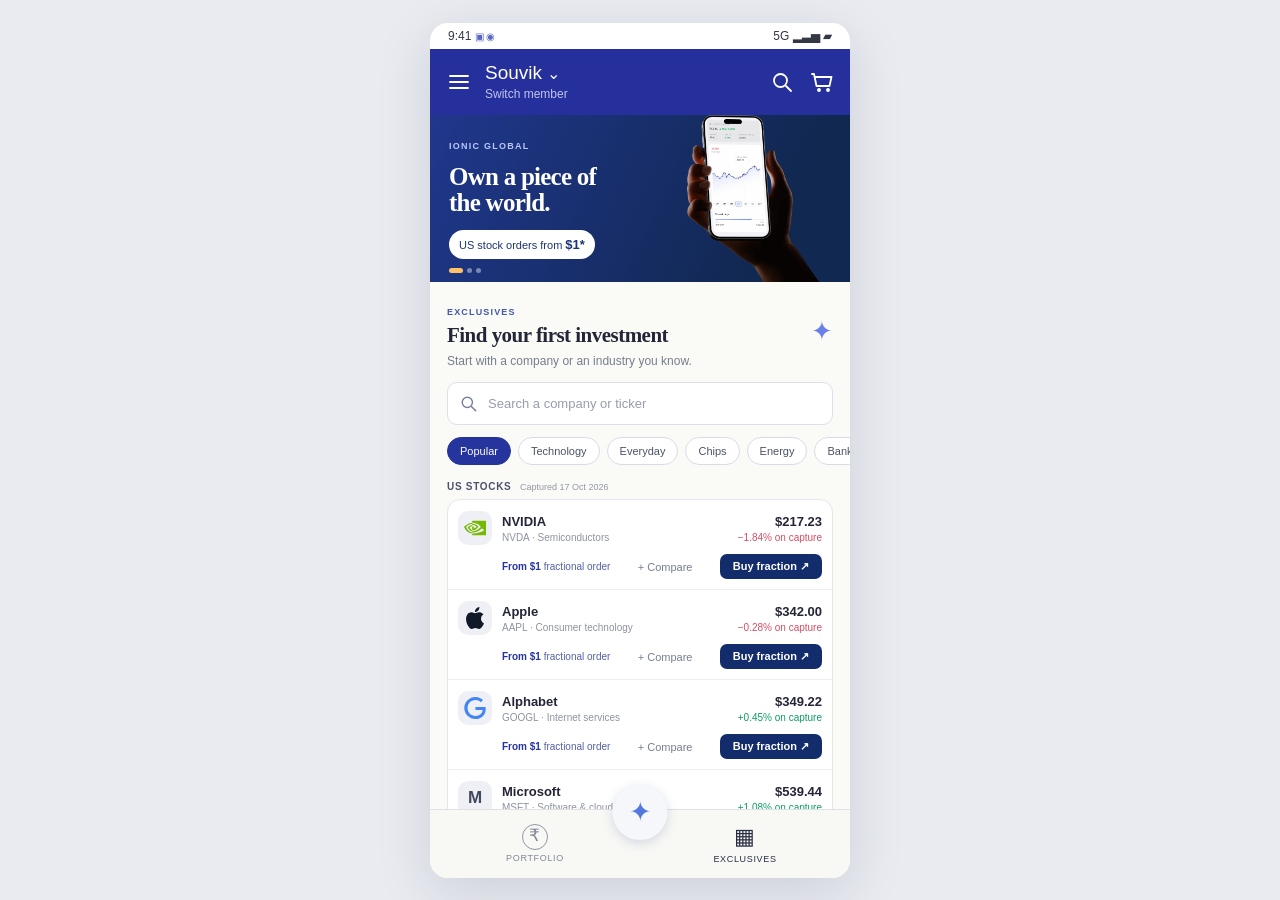
==== commit 84b1acce: "Make solution mock the primary experience and remove obsolete mock" ====
--- a/app.html
+++ b/app.html
@@ -4,7 +4,7 @@
   <meta charset="utf-8">
   <meta name="viewport" content="width=device-width, initial-scale=1, viewport-fit=cover">
   <meta name="theme-color" content="#202b9b">
-  <title>Ionic Wealth · full app replica</title>
+  <title>Ionic Exclusives · Product details</title>
   <link rel="stylesheet" href="styles.css">
   <link rel="stylesheet" href="mobile.css?v=4">
   <link rel="stylesheet" href="refinements.css?v=3">
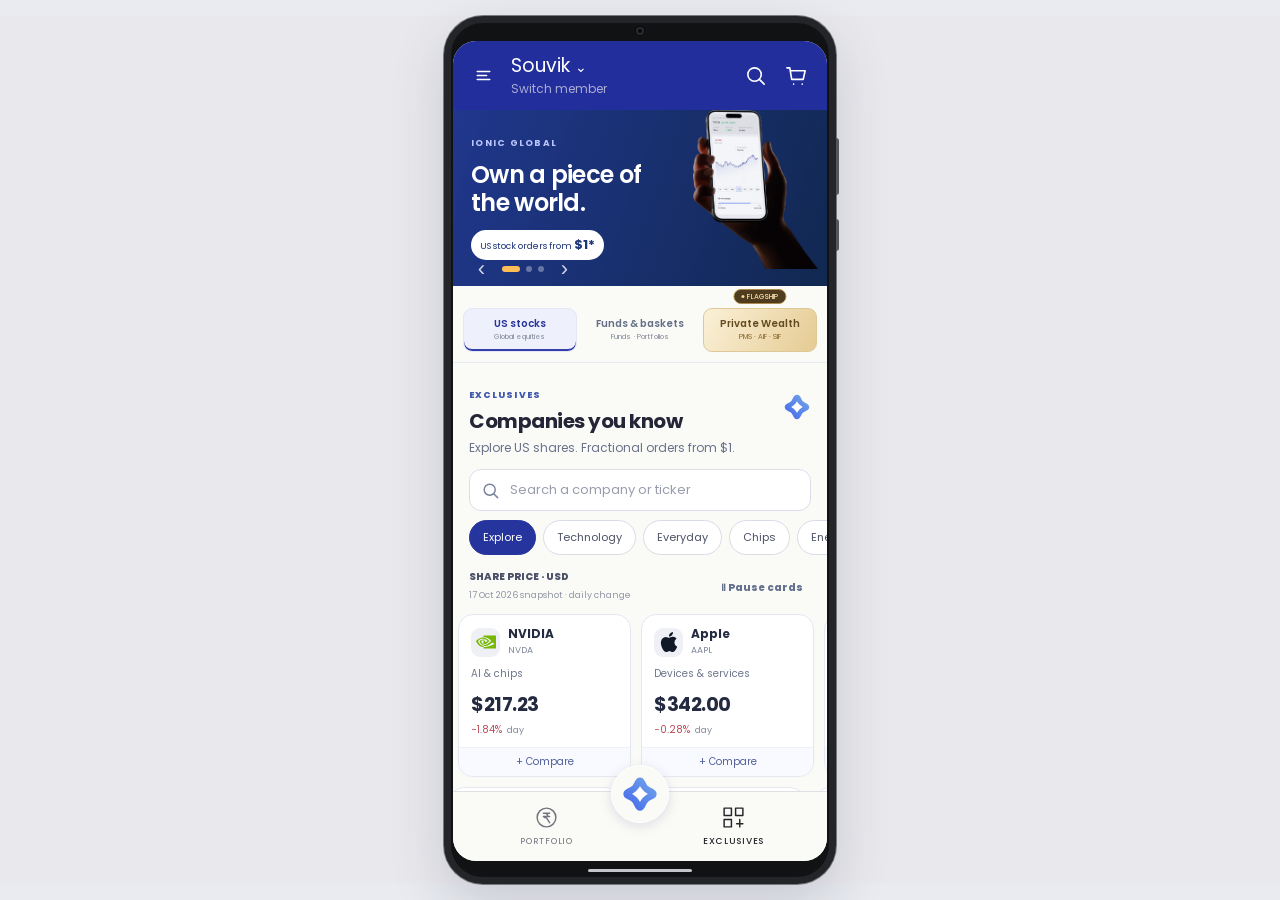
==== commit a1f2f0fb: "Finalize unified Android mock with Private Wealth catalogue and product proposal" ====
--- a/app.html
+++ b/app.html
@@ -11,11 +11,13 @@
   <link rel="stylesheet" href="replica-extension.css?v=1">
   <link rel="stylesheet" href="visual-fidelity.css?v=5">
   <link rel="stylesheet" href="app-bridge.css?v=1">
+  <link rel="stylesheet" href="device-shell.css?v=4">
 </head>
 <body>
   <div id="app" class="app-shell"></div>
-  <script src="app.js?v=10"></script>
+  <script src="app.js?v=11"></script>
   <script src="replica-extension.js?v=3"></script>
   <script src="app-bridge.js?v=1"></script>
+  <script src="device-shell.js?v=4"></script>
 </body>
 </html>
--- a/device-shell.css
+++ b/device-shell.css
@@ -0,0 +1,47 @@
+@import url('https://fonts.googleapis.com/css2?family=Poppins:wght@400;500;600;700&display=swap');
+/* Android presentation frame, shared across the proposed discovery and detail routes. */
+html,body{min-height:100%;background:#e9e9ed}
+.device-frame{width:min(392px,calc(100% - 28px));height:min(920px,calc(100dvh - 32px));margin:16px auto;position:relative;border:7px solid #242529;border-radius:39px;background:#111214;box-shadow:0 0 0 1px #77797f,0 20px 55px #1b203a29;display:flex;flex-direction:column;padding:0 2px}
+.device-frame::before,.device-frame::after{content:'';position:absolute;width:3px;background:#55565c;border-radius:0 3px 3px 0;right:-10px}
+.device-frame::before{height:57px;top:115px}.device-frame::after{height:32px;top:196px}
+.device-top{height:18px;flex:none;position:relative}.device-camera{position:absolute;width:8px;height:8px;left:50%;top:4px;transform:translateX(-50%);border-radius:50%;background:#070809;box-shadow:inset 0 0 0 2px #292c34,0 0 0 1px #090a0c}
+.device-bottom{height:16px;flex:none;position:relative}.device-bottom::after{content:'';position:absolute;bottom:5px;left:36%;right:36%;height:3px;border-radius:4px;background:#c3c5cb}
+.device-frame>.phone,.device-frame>.app-shell{width:100%;max-width:none;height:auto;min-height:0;margin:0;flex:1;border-radius:23px;box-shadow:none;overflow:hidden}
+.device-frame>.phone{font-family:Inter,Roboto,'Segoe UI',Arial,sans-serif;background:#fafaf7}
+.device-frame .status,.device-frame .app-shell::before,.device-frame .app-shell::after{display:none!important}
+.device-frame>.app-shell{padding-top:0}
+.device-frame .app-shell>.scroll{top:69px}
+.device-frame .app-shell>.scroll.home.exclusives-home{top:84px}
+.device-frame .app-shell>.fund-list-scroll,.device-frame .app-shell>.cart-screen{top:75px}
+.phone .head{background:#232e9d;height:69px;padding:0 17px;gap:14px}
+.phone .member{font-size:20px;font-weight:400}.phone .member small{font-size:12px;font-weight:400;color:#a9acd2}
+.phone .head .icon svg{stroke-width:1.7;width:23px;height:23px}.phone #menu svg{width:19px}
+.phone .bottom{height:70px;background:#fafaf7;border-top:1px solid #e0e0e4}
+.phone .bottom button{gap:5px;color:#757580}.phone .bottom button.active{color:#25252b}
+.phone .bottom button>svg{width:25px;height:25px;stroke:currentColor;fill:none;stroke-width:1.4;stroke-linecap:round;stroke-linejoin:round}
+.phone .bottom small{font-size:9px;letter-spacing:.08em}.phone .bottom .star{width:58px;height:58px;top:-27px;background:#fafaf7;border:1px solid #fff;box-shadow:0 3px 12px #a0a3b950}
+.phone .star>svg{width:38px;height:38px}.phone .spark svg{width:28px;height:28px}
+.phone .section-head h2,.phone .catalogue h2,.phone .sheet h2{font-family:Inter,Roboto,'Segoe UI',Arial,sans-serif}
+.phone .scroll{background:#fafaf7}.phone .quick-nav{background:#fafaf7}
+@media(max-width:450px){.device-frame{width:min(392px,calc(100% - 16px));height:calc(100dvh - 16px);margin:8px auto;border-width:6px;border-radius:35px}.device-frame::before,.device-frame::after{right:-8px;width:2px}.device-frame>.phone,.device-frame>.app-shell{border-radius:22px}}
+
+/* A single set of dimensions and chrome for both app entry points. */
+.device-frame{font-family:Poppins,Arial,sans-serif}
+.device-frame>.phone,.device-frame>.app-shell{font-family:Poppins,Arial,sans-serif!important;isolation:isolate}
+.device-frame .head,.device-frame .top.blue{height:69px!important;background:#232e9d!important;padding:0 17px;gap:14px}
+.device-frame .member,.device-frame .top .member-title span{font-size:19px!important;font-weight:400!important;line-height:1.15}
+.device-frame .member small,.device-frame .top .member-title small{font-size:12px!important;color:#a9acd2!important;margin-top:4px;line-height:1.3}
+.device-frame .member span{font-size:14px}.device-frame .top .member-title{gap:0}
+.device-frame .icon{flex:none}.device-frame .icon svg{width:23px;height:23px;stroke-width:1.7}
+.device-frame .bottom,.device-frame .bottom-nav{height:70px!important;background:#fafaf7!important;border-top:1px solid #e0e0e4;justify-content:space-around}
+.device-frame .bottom-nav::before{display:none}
+.device-frame .bottom button,.device-frame .nav-item{min-width:100px;gap:5px;color:#757580;font-size:9px;letter-spacing:.08em;font-weight:400}
+.device-frame .bottom button.active,.device-frame .nav-item.active{color:#25252b;font-weight:500}
+.device-frame .bottom button>svg,.device-frame .nav-item>svg{width:25px;height:25px;stroke:currentColor;fill:none;stroke-width:1.4}
+.device-frame .nav-star{position:absolute!important;left:50%;transform:translateX(-50%);top:-27px;margin:0;width:58px;height:58px;background:#fafaf7;border:1px solid #fff;box-shadow:0 3px 12px #a0a3b950}
+.device-frame .nav-star svg{width:38px;height:38px}
+.device-frame .app-shell>.scroll.home{top:69px!important;bottom:70px!important}
+.device-frame .phone .section-head h2,.device-frame .phone .catalogue h2,.device-frame .phone .sheet h2{font-family:Poppins,Arial,sans-serif}
+.device-frame .app-shell::before,.device-frame .app-shell::after,.device-frame .status{content:none!important;display:none!important}
+
+.device-frame{--blue:#232e9d}.device-frame .top.blue .icon:first-child svg{width:19px}
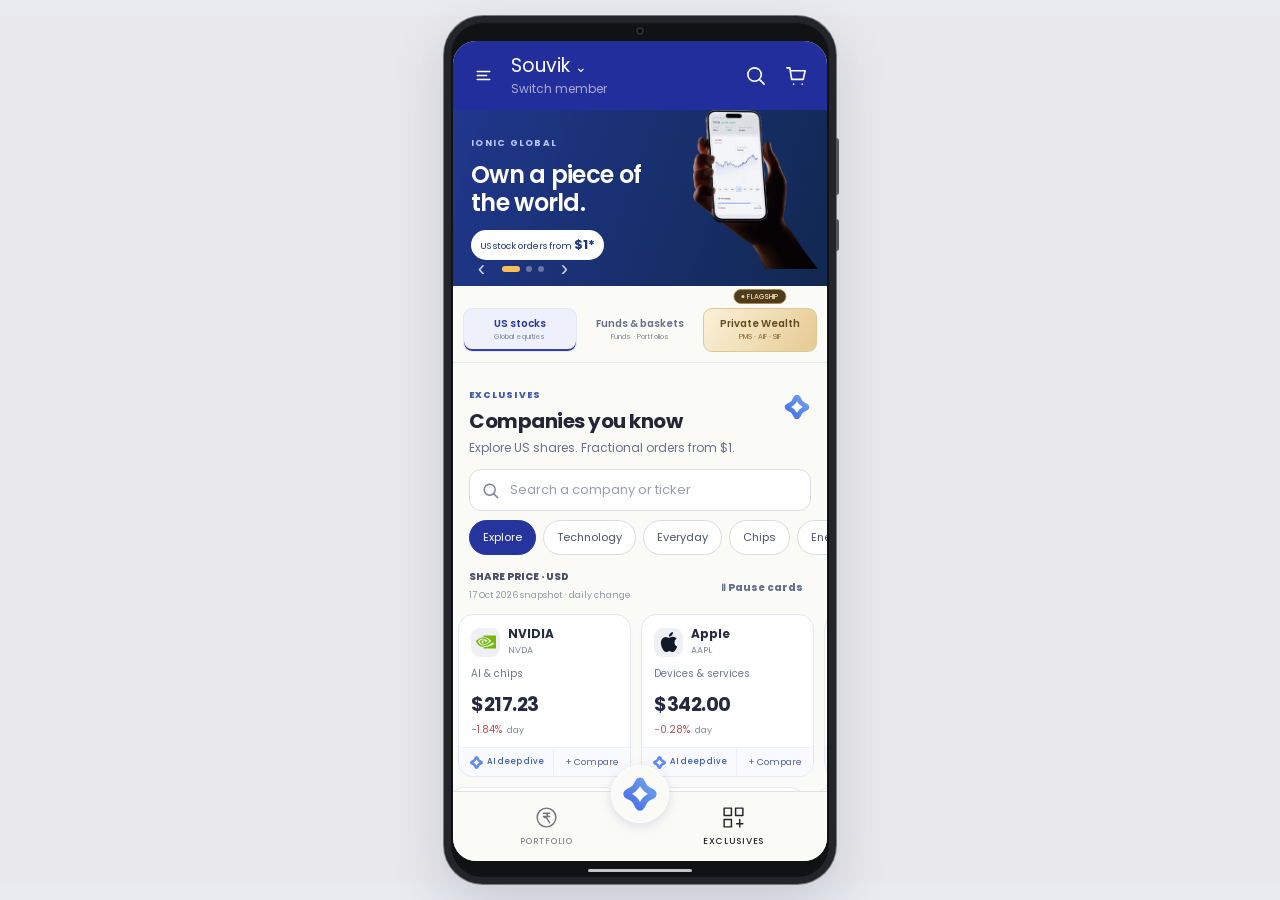
==== commit d5491536: "Use full viewport app layout on phones and retain desktop device preview" ====
--- a/app.html
+++ b/app.html
@@ -11,7 +11,7 @@
   <link rel="stylesheet" href="replica-extension.css?v=1">
   <link rel="stylesheet" href="visual-fidelity.css?v=5">
   <link rel="stylesheet" href="app-bridge.css?v=1">
-  <link rel="stylesheet" href="device-shell.css?v=4">
+  <link rel="stylesheet" href="device-shell.css?v=5">
 </head>
 <body>
   <div id="app" class="app-shell"></div>
--- a/device-shell.css
+++ b/device-shell.css
@@ -45,3 +45,11 @@
 .device-frame .app-shell::before,.device-frame .app-shell::after,.device-frame .status{content:none!important;display:none!important}
 
 .device-frame{--blue:#232e9d}.device-frame .top.blue .icon:first-child svg{width:19px}
+
+/* Real handsets use the viewport itself. The device frame is a desktop preview. */
+@media (max-width:600px), (max-width:950px) and (pointer:coarse) {
+ html,body{width:100%;height:100%;min-height:0;overflow:hidden;background:#fafaf7}
+ .device-frame{width:100%;max-width:none;height:100dvh;min-height:0;margin:0;border:0;border-radius:0;box-shadow:none;padding:env(safe-area-inset-top,0px) env(safe-area-inset-right,0px) env(safe-area-inset-bottom,0px) env(safe-area-inset-left,0px);background:#fafaf7}
+ .device-frame::before,.device-frame::after,.device-top,.device-bottom{display:none!important}
+ .device-frame>.phone,.device-frame>.app-shell{width:100%;max-width:none;min-height:0;margin:0;border-radius:0;box-shadow:none}
+}
